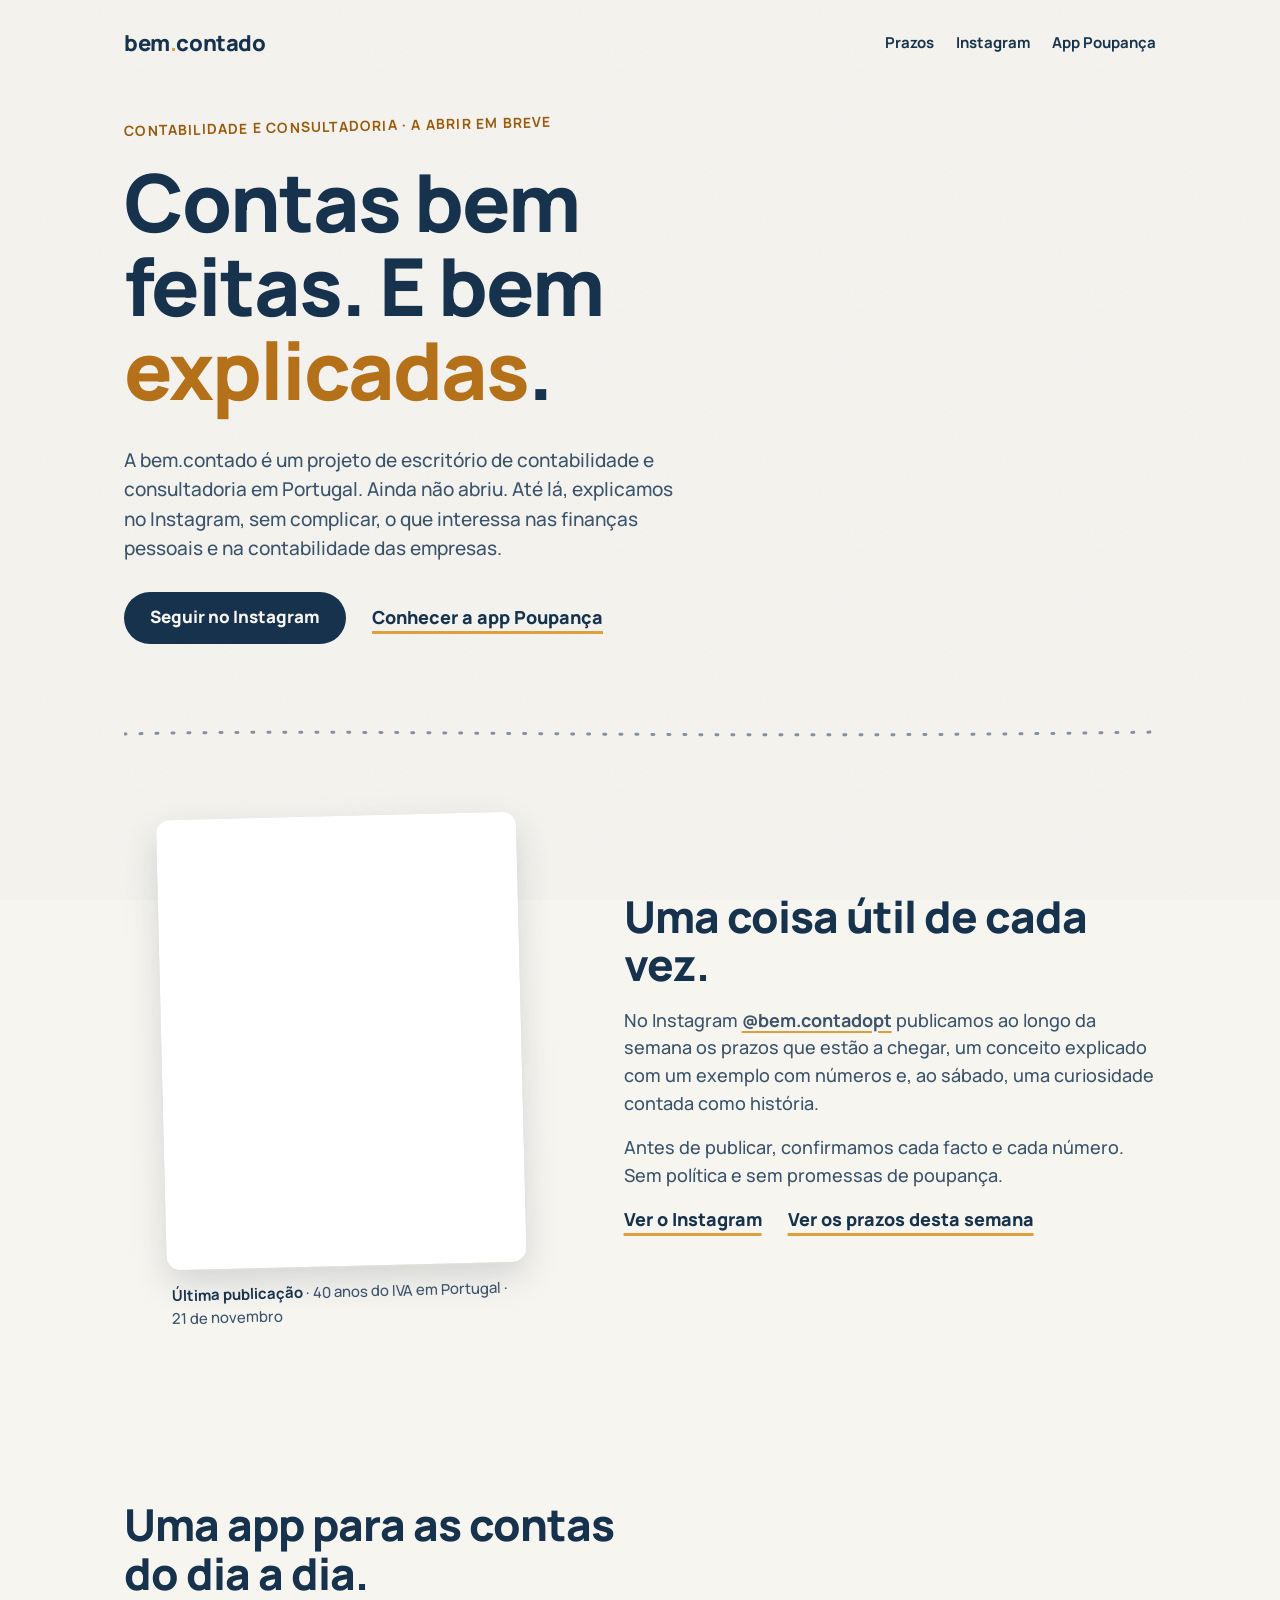
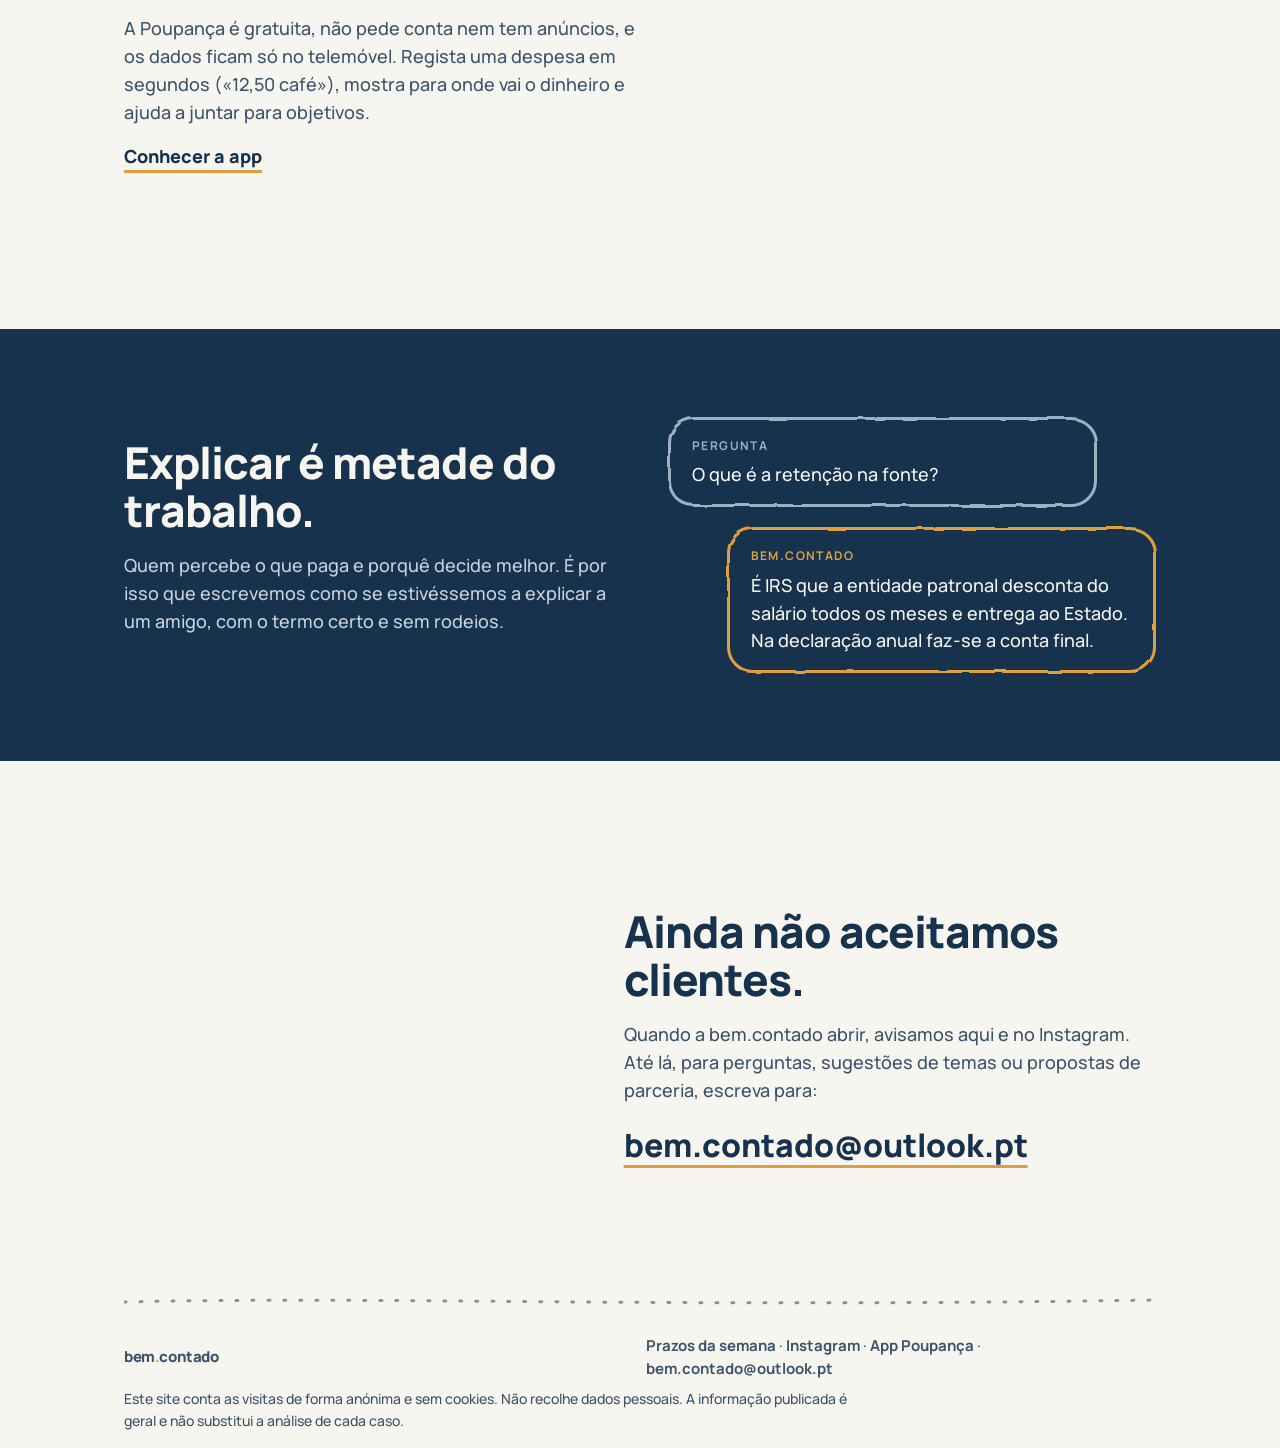
==== index.html @ 76d9d18d "Frase sobre as fontes sem a lista de entidades Co-Authored-By: Claude Opus 5.5 <noreply@anthropic.co" ====
<!doctype html>
<html lang="pt-PT">
<head>
<meta charset="utf-8">
<meta name="viewport" content="width=device-width, initial-scale=1, viewport-fit=cover">
<title>bem.contado · Contas bem feitas. E bem explicadas.</title>
<meta name="description" content="A bem.contado é um projeto de escritório de contabilidade e consultadoria em Portugal. Enquanto não abre, explica finanças pessoais e contabilidade de empresas no Instagram.">
<meta http-equiv="Content-Security-Policy" content="default-src 'self'; script-src 'self'; style-src 'self'; font-src 'self'; img-src 'self' data: https://bemcontadopt.goatcounter.com; base-uri 'none'; form-action 'none'; object-src 'none'">
<meta property="og:title" content="bem.contado · Contas bem feitas. E bem explicadas.">
<meta property="og:description" content="Um projeto de escritório de contabilidade e consultadoria em Portugal. Ainda não abriu: até lá, explica finanças sem complicar.">
<meta property="og:image" content="https://bemcontadopt.pt/og.png">
<meta property="og:url" content="https://bemcontadopt.pt/">
<meta name="theme-color" content="#F7F5F0">
<link rel="icon" href="favicon.svg" type="image/svg+xml">
<link rel="preload" href="fonts/manrope-latin-800-normal.woff2" as="font" type="font/woff2" crossorigin>
<link rel="stylesheet" href="estilo.css">
<script src="site.js"></script>
</head>
<body>
<svg class="defs" width="0" height="0" aria-hidden="true" focusable="false">
  <filter id="traco"><feTurbulence type="fractalNoise" baseFrequency="0.035" numOctaves="2" seed="7"/><feDisplacementMap in="SourceGraphic" scale="4"/></filter>
</svg>

<header class="topo wrap">
  <a class="marca" href="./" aria-label="bem.contado, início">bem<span>.</span>contado</a>
  <nav aria-label="Ligações">
    <a href="prazos/">Prazos</a>
    <a href="https://www.instagram.com/bem.contadopt/">Instagram</a>
    <a href="https://poupanca.bemcontadopt.pt/instalar/">App Poupança</a>
  </nav>
</header>

<main>
  <section class="hero wrap">
    <div class="texto">
      <p class="antes">Contabilidade e consultadoria · a abrir em breve</p>
      <h1>Contas bem feitas. E bem <span class="realce">explicadas<svg viewBox="0 0 100 16" preserveAspectRatio="none" aria-hidden="true"><path class="tr d4" d="M1 6 Q 40 1 99 4"/><path class="tr d5 fino" d="M9 12 Q 50 8 92 11"/></svg></span>.</h1>
      <p class="sub">A bem.contado é um projeto de escritório de contabilidade e consultadoria em Portugal. Ainda não abriu. Até lá, explicamos no Instagram, sem complicar, o que interessa nas finanças pessoais e na contabilidade das empresas.</p>
      <p class="acoes">
        <a class="btn" href="https://www.instagram.com/bem.contadopt/" data-contar="instagram-topo">Seguir no Instagram</a>
        <a class="ligacao" href="https://poupanca.bemcontadopt.pt/instalar/" data-contar="poupanca-topo">Conhecer a app Poupança</a>
      </p>
    </div>
    <svg class="desenho caderno" viewBox="0 0 400 330" role="img" aria-label="Desenho de um caderno com uma conta: 100 mais 23 dá 123, com um visto">
      <g class="mao">
        <path class="tr d1" d="M58 42 L338 38 L342 288 L62 292 Z"/>
        <path class="tr d2 fino claro" d="M100 104 H312 M100 154 H312 M100 216 H312 M100 262 H312"/>
        <path class="tr d2" d="M58 78 q-14 4 0 10 M58 128 q-14 4 0 10 M58 178 q-14 4 0 10 M58 228 q-14 4 0 10"/>
        <path class="tr d5 ambar" d="M168 174 Q 240 168 306 174"/>
        <path class="tr d6 ambar" d="M112 196 l14 15 l30 -32"/>
        <path class="tr d3" d="M300 304 L362 236 L378 250 L316 318 Z M300 304 L294 322 L316 318 M352 247 L368 261"/>
      </g>
      <text class="num d3" x="304" y="96" text-anchor="end">100,00</text>
      <text class="num d4" x="304" y="146" text-anchor="end">+ 23,00</text>
      <text class="num ambar-txt d6" x="304" y="208" text-anchor="end">123,00</text>
    </svg>
  </section>

  <svg class="linha wrap" viewBox="0 0 1000 20" preserveAspectRatio="none" aria-hidden="true"><path class="pontilhado" d="M0 10 C 250 4, 520 16, 1000 8"/></svg>

  <section class="bloco wrap">
    <div class="ultima-slot">
    <svg class="desenho" viewBox="0 0 400 330" role="img" aria-label="Desenho de um telemóvel a mostrar uma publicação em carrossel">
      <g class="mao">
        <path class="tr d1" d="M130 18 Q118 18 118 30 V296 Q118 308 130 308 H270 Q282 308 282 296 V30 Q282 18 270 18 Z"/>
        <path class="tr d2" d="M182 34 H218"/>
        <path class="tr d2" d="M138 64 H262 V232 H138 Z"/>
        <path class="tr d3 fino" d="M154 96 H244 M154 120 H226"/>
        <path class="tr d4 ambar" d="M154 136 Q 190 130 228 136"/>
        <path class="tr d4 grosso ambar" d="M166 214 V196 M186 214 V182 M206 214 V190 M226 214 V168"/>
        <path class="tr d5 fino" d="M156 216 H240"/>
        <path class="tr d3" d="M262 76 H312 V220 H262"/>
        <circle class="tr d5 ambar" cx="186" cy="254" r="4"/>
        <circle class="tr d5" cx="200" cy="254" r="4"/>
        <circle class="tr d5" cx="214" cy="254" r="4"/>
        <path class="tr d6" d="M150 282 c-6 -10 -20 -4 -14 6 l14 12 l14 -12 c6 -10 -8 -16 -14 -6"/>
      </g>
    </svg>
    </div>
    <div class="texto">
      <h2>Uma coisa útil de cada vez.</h2>
      <p>No Instagram <a href="https://www.instagram.com/bem.contadopt/">@bem.contadopt</a> publicamos ao longo da semana os prazos que estão a chegar, um conceito explicado com um exemplo com números e, ao sábado, uma curiosidade contada como história.</p>
      <p>Antes de publicar, confirmamos cada facto e cada número. Sem política e sem promessas de poupança.</p>
      <p class="ligacoes"><a class="ligacao" href="https://www.instagram.com/bem.contadopt/" data-contar="instagram-bloco">Ver o Instagram</a> <a class="ligacao" href="prazos/" data-contar="prazos-bloco">Ver os prazos desta semana</a></p>
    </div>
  </section>

  <section class="bloco invertido wrap">
    <div class="texto">
      <h2>Uma app para as contas do dia a dia.</h2>
      <p>A Poupança é gratuita, não pede conta nem tem anúncios, e os dados ficam só no telemóvel. Regista uma despesa em segundos («12,50 café»), mostra para onde vai o dinheiro e ajuda a juntar para objetivos.</p>
      <p><a class="ligacao" href="https://poupanca.bemcontadopt.pt/instalar/" data-contar="poupanca-bloco">Conhecer a app</a></p>
    </div>
    <svg class="desenho mealheiro" viewBox="0 0 400 330" role="img" aria-label="Desenho de um mealheiro com uma moeda a cair na ranhura">
      <g class="mao">
        <ellipse class="tr d1" cx="196" cy="206" rx="112" ry="80"/>
        <path class="tr d2" d="M146 140 L156 108 L184 132"/>
        <path class="tr d2" d="M302 186 Q 330 190 330 208 Q 330 226 302 230"/>
        <circle class="tr d3" cx="268" cy="176" r="5"/>
        <path class="tr d3" d="M136 272 V302 M176 282 V308 M224 282 V308 M264 272 V300"/>
        <path class="tr d3" d="M86 196 q-22 -10 -12 -26 q10 -10 16 4"/>
        <path class="tr d4 ambar grosso" d="M174 130 H224"/>
      </g>
      <g class="moeda">
        <g class="mao"><circle cx="199" cy="76" r="22"/><circle class="fina" cx="199" cy="76" r="12"/></g>
      </g>
    </svg>
  </section>

  <section class="conversa">
    <div class="wrap grelha-conversa">
      <div class="texto">
        <h2>Explicar é metade do trabalho.</h2>
        <p>Quem percebe o que paga e porquê decide melhor. É por isso que escrevemos como se estivéssemos a explicar a um amigo, com o termo certo e sem rodeios.</p>
      </div>
      <div class="dialogo" aria-label="Exemplo do que explicamos: o que é a retenção na fonte">
        <div class="bolha pergunta"><p class="quem">Pergunta</p><p class="falado" data-texto="O que é a retenção na fonte?">O que é a retenção na fonte?</p></div>
        <div class="bolha resposta"><p class="quem">bem.contado</p><p class="falado" data-texto="É IRS que a entidade patronal desconta do salário todos os meses e entrega ao Estado. Na declaração anual faz-se a conta final.">É IRS que a entidade patronal desconta do salário todos os meses e entrega ao Estado. Na declaração anual faz-se a conta final.</p></div>
      </div>
    </div>
  </section>

  <section class="bloco wrap contacto">
    <svg class="desenho" viewBox="0 0 400 330" role="img" aria-label="Desenho de um envelope">
      <g class="mao">
        <path class="tr d1" d="M78 102 L322 98 L324 262 L80 266 Z"/>
        <path class="tr d2" d="M78 102 L200 192 L322 98"/>
        <path class="tr d3 fino" d="M80 266 L170 184 M324 262 L232 182"/>
        <path class="tr d4 ambar" d="M268 114 H306 V146 H268 Z"/>
        <path class="tr d5 ambar fino" d="M276 124 H298 M276 134 H292"/>
      </g>
    </svg>
    <div class="texto">
      <h2>Ainda não aceitamos clientes.</h2>
      <p>Quando a bem.contado abrir, avisamos aqui e no Instagram. Até lá, para perguntas, sugestões de temas ou propostas de parceria, escreva para:</p>
      <p class="email"><a href="mailto:bem.contado@outlook.pt" data-contar="email">bem.contado@outlook.pt</a></p>
    </div>
  </section>
</main>

<footer class="wrap">
  <svg class="linha" viewBox="0 0 1000 20" preserveAspectRatio="none" aria-hidden="true"><path class="pontilhado" d="M0 10 C 250 4, 520 16, 1000 8"/></svg>
  <div class="rodape">
    <p class="marca">bem<span>.</span>contado</p>
    <p><a href="prazos/">Prazos da semana</a> · <a href="https://www.instagram.com/bem.contadopt/">Instagram</a> · <a href="https://poupanca.bemcontadopt.pt/instalar/">App Poupança</a> · <a href="mailto:bem.contado@outlook.pt">bem.contado@outlook.pt</a></p>
  </div>
  <p class="nota">Este site conta as visitas de forma anónima e sem cookies. Não recolhe dados pessoais. A informação publicada é geral e não substitui a análise de cada caso.</p>
</footer>
</body>
</html>
---- estilo.css ----
@font-face { font-family: Manrope; src: url(fonts/manrope-latin-500-normal.woff2) format("woff2"); font-weight: 500; font-display: swap; }
@font-face { font-family: Manrope; src: url(fonts/manrope-latin-700-normal.woff2) format("woff2"); font-weight: 700; font-display: swap; }
@font-face { font-family: Manrope; src: url(fonts/manrope-latin-800-normal.woff2) format("woff2"); font-weight: 800; font-display: swap; }

/* --ambar fica nos sublinhados e desenhos; nas letras sobre fundo claro usa-se o âmbar escuro (contraste 3,6:1 em letra grande, 5,0:1 em letra pequena) */
:root { --azul: #17324D; --creme: #F7F5F0; --ambar: #E09F3E; --ambar-letra: #B5711A; --ambar-letra-pequena: #9A5A0C; --suave: #3b536b; }
* { box-sizing: border-box; }
html, body { margin: 0; }
body { font-family: Manrope, system-ui, sans-serif; font-weight: 500; color: var(--azul); background: var(--creme); line-height: 1.55; -webkit-text-size-adjust: 100%; position: relative; }
/* textura de papel muito leve, como nas imagens do Instagram */
body::before { content: ""; position: fixed; inset: 0; pointer-events: none; z-index: 0; opacity: .05;
  background-image: url("data:image/svg+xml,%3Csvg xmlns='http://www.w3.org/2000/svg' width='240' height='240'%3E%3Cfilter id='n'%3E%3CfeTurbulence type='fractalNoise' baseFrequency='.85' numOctaves='3' stitchTiles='stitch'/%3E%3CfeColorMatrix values='0 0 0 0 .1 0 0 0 0 .2 0 0 0 0 .3 0 0 0 1 0'/%3E%3C/filter%3E%3Crect width='100%25' height='100%25' filter='url(%23n)'/%3E%3C/svg%3E"); }
header, main, footer { position: relative; z-index: 1; }
.defs { position: absolute; }
a { color: inherit; }
a:focus-visible, .btn:focus-visible { outline: 3px solid var(--ambar); outline-offset: 4px; border-radius: 6px; }
.wrap { max-width: 1080px; margin: 0 auto; padding: 0 24px; }

/* topo */
.topo { display: flex; justify-content: space-between; align-items: center; padding-top: 26px; padding-bottom: 10px; gap: 16px; flex-wrap: wrap; }
.marca { font-weight: 800; font-size: 22px; letter-spacing: -.4px; text-decoration: none; margin: 0; }
.marca span { color: var(--ambar); }
.topo nav { display: flex; gap: 22px; font-weight: 700; font-size: 15px; }
.topo nav a { text-decoration: none; }
.topo nav a:hover { text-decoration: underline; text-decoration-color: var(--ambar); text-decoration-thickness: 3px; text-underline-offset: 6px; }

/* texto */
.antes { display: inline-block; margin: 0 0 18px; color: var(--ambar-letra-pequena); font-weight: 700; font-size: 14px; letter-spacing: 1.2px; text-transform: uppercase; transform: rotate(-1.2deg); transform-origin: left; }
h1 { font-weight: 800; font-size: clamp(42px, 6.6vw, 80px); line-height: 1.05; letter-spacing: -2px; margin: 0 0 34px; }
h2 { font-weight: 800; font-size: clamp(30px, 4.2vw, 44px); line-height: 1.1; letter-spacing: -1px; margin: 0 0 18px; }
p { font-size: 18px; color: var(--suave); margin: 0 0 16px; max-width: 34em; }
.sub { font-size: 19px; }
.realce { position: relative; color: var(--ambar-letra); white-space: nowrap; }
.realce svg { position: absolute; left: -3%; bottom: -.16em; width: 106%; height: .3em; overflow: visible; }
.realce .tr { stroke: var(--ambar); stroke-width: 3.4; }
.realce .tr.fino { stroke-width: 2; }
.acoes { display: flex; flex-wrap: wrap; align-items: center; gap: 14px 26px; margin-top: 28px; }
.btn { display: inline-flex; align-items: center; min-height: 52px; padding: 0 26px; border-radius: 999px; background: var(--azul); color: var(--creme); font-weight: 800; font-size: 17px; text-decoration: none; }
.btn:hover { background: #0f2438; }
.ligacao { font-weight: 800; color: var(--azul); text-decoration: underline; text-decoration-color: var(--ambar); text-decoration-thickness: 3px; text-underline-offset: 7px; }
.ligacao:hover { color: #0f2438; text-decoration-thickness: 4px; }
p a { text-decoration-color: var(--ambar); text-decoration-thickness: 2px; text-underline-offset: 4px; font-weight: 700; }

/* desenhos à mão: cada traço desenha-se quando a secção aparece */
.desenho { width: 100%; max-width: 420px; justify-self: center; overflow: visible; }
.mao { filter: url(#traco); }
.tr { fill: none; stroke: var(--azul); stroke-width: 5; stroke-linecap: round; stroke-linejoin: round; }
.tr.fino { stroke-width: 3; }
.tr.grosso { stroke-width: 8; }
.tr.claro { opacity: .4; }
.tr.ambar { stroke: var(--ambar); }
.num { font-family: Manrope, sans-serif; font-weight: 800; font-size: 34px; fill: var(--azul); }
.num.ambar-txt { fill: var(--ambar-letra); }
/* o JS mede cada traço, põe o tracejado com o comprimento certo e só depois os mostra */
.js .tr { visibility: hidden; transition: stroke-dashoffset 1.1s ease; }
.js.medido .tr { visibility: visible; }
.js .num { opacity: 0; transition: opacity .7s ease; }
.js .visivel .num { opacity: 1; }
.d1 { transition-delay: 0s !important; } .d2 { transition-delay: .3s !important; } .d3 { transition-delay: .6s !important; }
.d4 { transition-delay: .9s !important; } .d5 { transition-delay: 1.2s !important; } .d6 { transition-delay: 1.5s !important; }

/* moeda a cair no mealheiro */
.moeda circle { fill: none; stroke: var(--ambar); stroke-width: 5; }
.moeda circle.fina { stroke-width: 3; }
.js .moeda { opacity: 0; }
.js .visivel .moeda { animation: queda 5s 1.6s ease-in infinite; }
@keyframes queda { 0% { opacity: 0; transform: translateY(-36px); } 12% { opacity: 1; } 42% { opacity: 1; transform: translateY(46px); } 50%, 100% { opacity: 0; transform: translateY(54px); } }

/* última publicação do Instagram (preenchida pelo site.js a partir de ultima/dados.json) */
.ultima-slot { justify-self: center; width: 100%; max-width: 360px; }
.ultima { display: block; text-decoration: none; transform: rotate(-1.4deg); }
.ultima img { display: block; width: 100%; height: auto; border-radius: 14px; background: #fff; box-shadow: 0 1px 0 #e4e0d6, 0 14px 34px rgba(23, 50, 77, .16); }
.ultima-legenda { margin: 14px 4px 0; font-size: 15px; color: var(--suave); }
.ultima-legenda b { color: var(--azul); }
.ultima:hover img { box-shadow: 0 1px 0 #e4e0d6, 0 18px 40px rgba(23, 50, 77, .22); }
.ligacoes { display: flex; flex-wrap: wrap; gap: 10px 26px; }

/* página de prazos */
.prazos { list-style: none; margin: 8px 0 0; padding: 0; max-width: 820px; }
.prazo { display: grid; grid-template-columns: 110px 1fr; gap: 22px; padding: 26px 0; border-top: 2px dotted rgba(23, 50, 77, .35); }
.prazo:last-child { border-bottom: 2px dotted rgba(23, 50, 77, .35); }
.dia { line-height: 1.15; }
.dia .semana { display: block; font-size: 13px; font-weight: 700; letter-spacing: 1.2px; text-transform: uppercase; color: var(--ambar-letra-pequena); }
.dia .numero { display: block; font-size: 40px; font-weight: 800; letter-spacing: -1px; }
.dia .mes { display: block; font-size: 15px; font-weight: 700; color: var(--suave); }
.prazo h2 { font-size: clamp(21px, 2.6vw, 26px); letter-spacing: -.4px; margin: 0 0 6px; }
.prazo .quem { font-size: 15px; font-weight: 700; color: var(--azul); margin: 0 0 6px; }
.prazo .fonte { font-size: 15px; margin: 8px 0 0; }
.prazo p { max-width: 40em; }
.aviso { font-size: 15px; max-width: 46em; margin-top: 26px; }

/* linhas pontilhadas entre secções */
.linha { display: block; width: 100%; height: 20px; }
.pontilhado { fill: none; stroke: var(--azul); stroke-width: 3; stroke-dasharray: 2 14; stroke-linecap: round; opacity: .5; vector-effect: non-scaling-stroke; }

/* secções */
.hero { display: grid; grid-template-columns: 1.15fr .85fr; gap: 40px; align-items: center; padding-top: 48px; padding-bottom: 64px; }
.bloco { display: grid; grid-template-columns: .9fr 1.1fr; gap: 64px; align-items: center; padding-top: 72px; padding-bottom: 72px; }
.bloco.invertido { grid-template-columns: 1.1fr .9fr; }
.conversa { background: var(--azul); color: var(--creme); padding: 88px 0; margin: 40px 0; }
.conversa h2 { color: var(--creme); }
.conversa p { color: #c8d2dc; }
.grelha-conversa { display: grid; grid-template-columns: 1fr 1fr; gap: 56px; align-items: center; }
.dialogo { display: flex; flex-direction: column; gap: 20px; }
.bolha { position: relative; padding: 20px 24px 18px; max-width: 88%; }
.bolha::before { content: ""; position: absolute; inset: 0; border: 3px solid #9fb0c0; border-radius: 26px; filter: url(#traco); pointer-events: none; }
.bolha.resposta { align-self: flex-end; }
.bolha.resposta::before { border-color: var(--ambar); }
.bolha .quem { margin: 0 0 6px; font-size: 12px; font-weight: 700; letter-spacing: 1.4px; text-transform: uppercase; color: #9fb0c0; }
.bolha.resposta .quem { color: var(--ambar); }
.bolha .falado { margin: 0; font-size: 18px; color: var(--creme); }
.js .bolha.resposta.espera { opacity: 0; }
.bolha.resposta { transition: opacity .4s ease; }
.escrevendo::after { content: ""; display: inline-block; width: 2px; height: 1.05em; margin-left: 2px; vertical-align: -.15em; background: var(--ambar); animation: pisca .9s steps(1) infinite; }
@keyframes pisca { 50% { opacity: 0; } }
.contacto .email { margin-top: 10px; }
.contacto .email a { font-weight: 800; font-size: clamp(22px, 3.2vw, 32px); color: var(--azul); text-decoration: underline; text-decoration-color: var(--ambar); text-decoration-thickness: 3px; text-underline-offset: 8px; word-break: break-all; }

/* rodapé */
footer { padding-bottom: 48px; margin-top: 24px; }
.rodape { display: flex; justify-content: space-between; align-items: center; gap: 12px 24px; flex-wrap: wrap; padding: 22px 0 8px; }
.rodape p { margin: 0; font-size: 15px; }
.rodape a { text-decoration: none; }
.rodape a:hover { text-decoration: underline; text-decoration-color: var(--ambar); }
.nota { font-size: 14px; max-width: 52em; }

@media (max-width: 780px) {
  .hero, .bloco, .bloco.invertido, .grelha-conversa { grid-template-columns: 1fr; gap: 28px; }
  .hero { padding-top: 24px; padding-bottom: 40px; }
  .bloco { padding-top: 48px; padding-bottom: 48px; }
  .bloco .desenho, .hero .desenho { max-width: 300px; }
  .bloco:not(.invertido) .desenho { order: 2; }
  .conversa { padding: 64px 0; }
  .bolha { max-width: 100%; }
  .prazo { grid-template-columns: 76px 1fr; gap: 14px; }
  .dia .numero { font-size: 32px; }
  .topo nav { gap: 16px; }
}

@media (prefers-reduced-motion: reduce) {
  .js .tr { transition: none; visibility: visible; }
  .js .num { transition: none; opacity: 1; }
  .js .moeda, .js .visivel .moeda { animation: none; opacity: 1; transform: none; }
  .js .bolha.resposta.espera { opacity: 1; }
  .escrevendo::after { animation: none; }
}
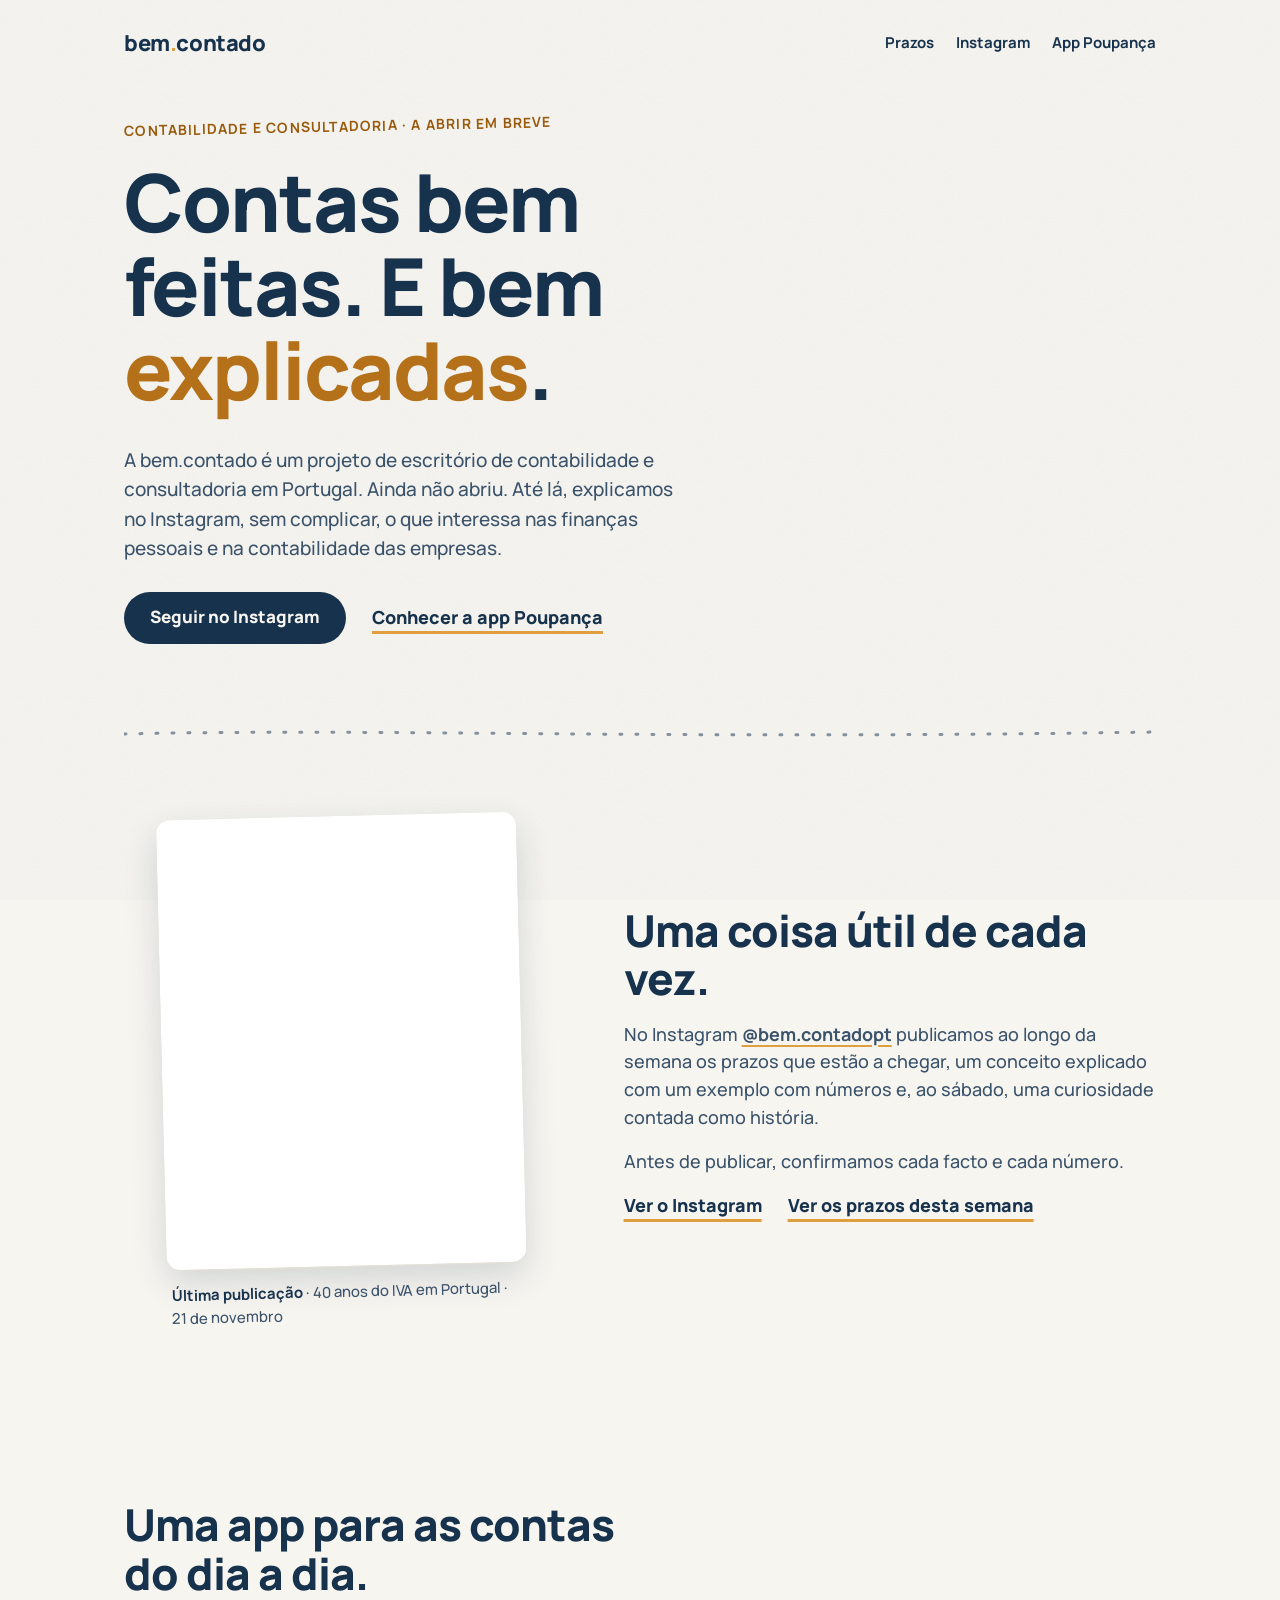
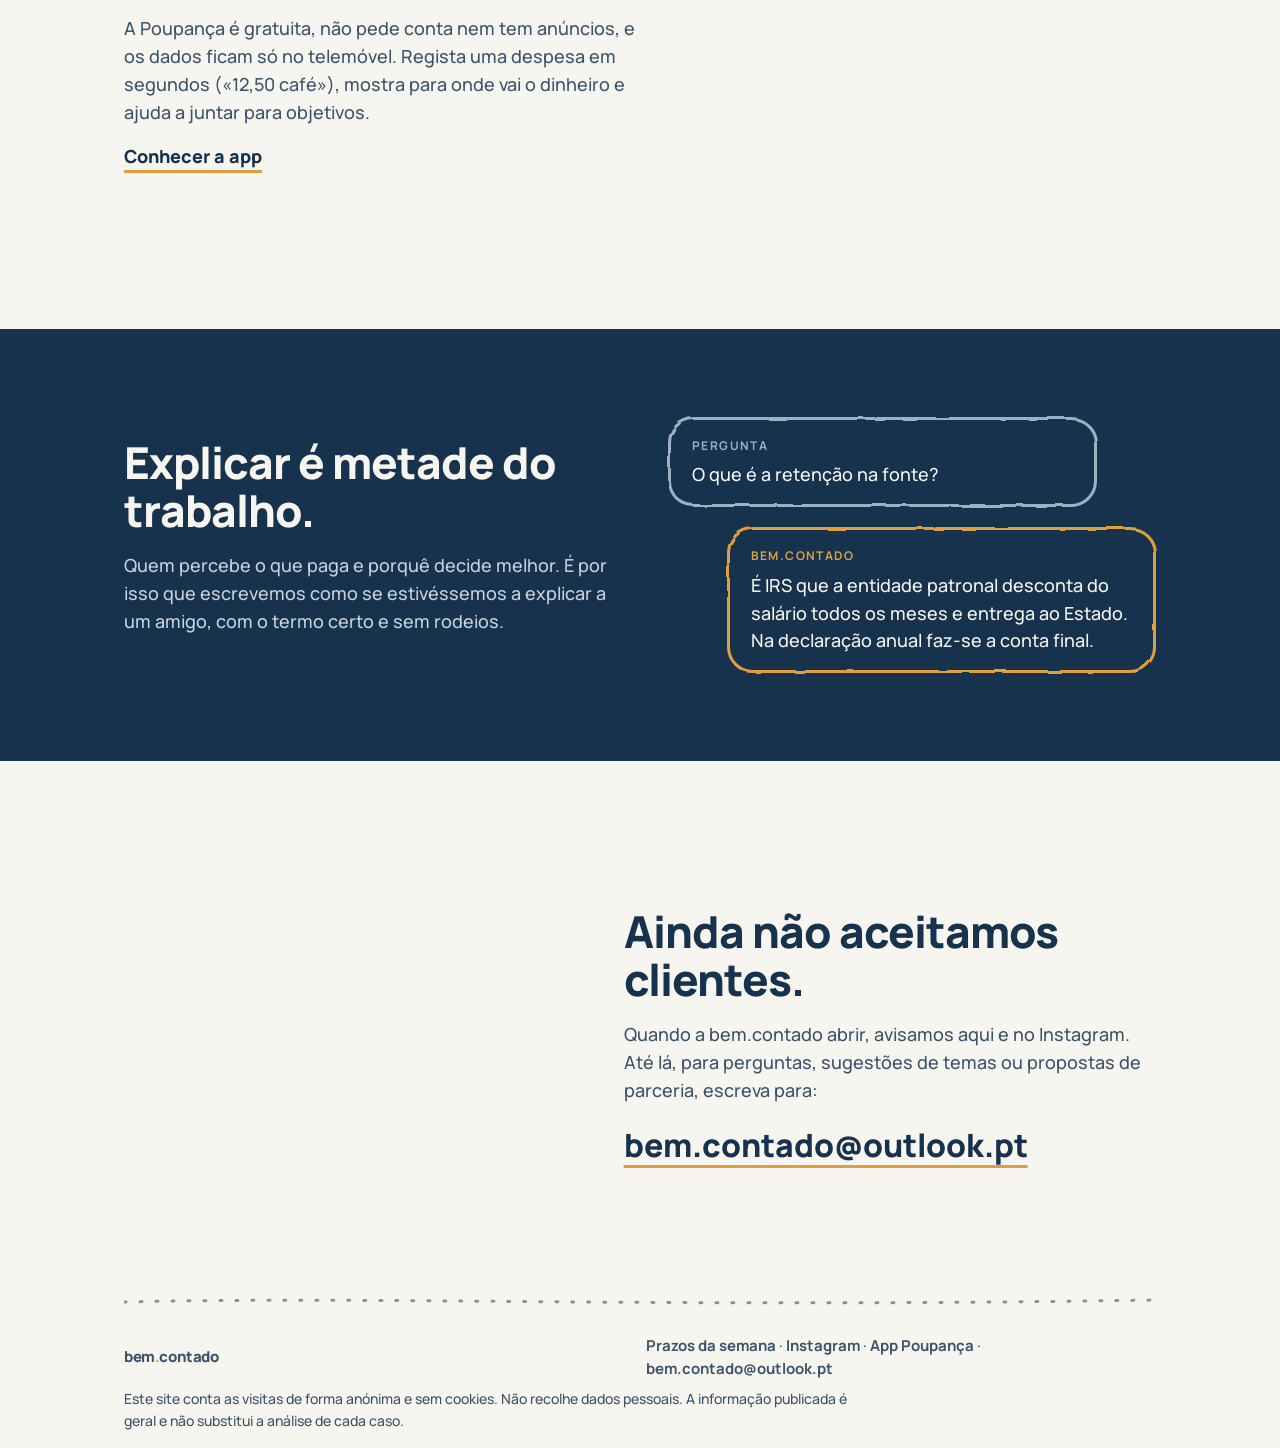
==== commit d03d41cc: "Frase das fontes só com a confirmação dos factos Co-Authored-By: Claude Opus 5.5 <noreply@anthropic." ====
--- a/index.html
+++ b/index.html
@@ -80,7 +80,7 @@
     <div class="texto">
       <h2>Uma coisa útil de cada vez.</h2>
       <p>No Instagram <a href="https://www.instagram.com/bem.contadopt/">@bem.contadopt</a> publicamos ao longo da semana os prazos que estão a chegar, um conceito explicado com um exemplo com números e, ao sábado, uma curiosidade contada como história.</p>
-      <p>Antes de publicar, confirmamos cada facto e cada número. Sem política e sem promessas de poupança.</p>
+      <p>Antes de publicar, confirmamos cada facto e cada número.</p>
       <p class="ligacoes"><a class="ligacao" href="https://www.instagram.com/bem.contadopt/" data-contar="instagram-bloco">Ver o Instagram</a> <a class="ligacao" href="prazos/" data-contar="prazos-bloco">Ver os prazos desta semana</a></p>
     </div>
   </section>
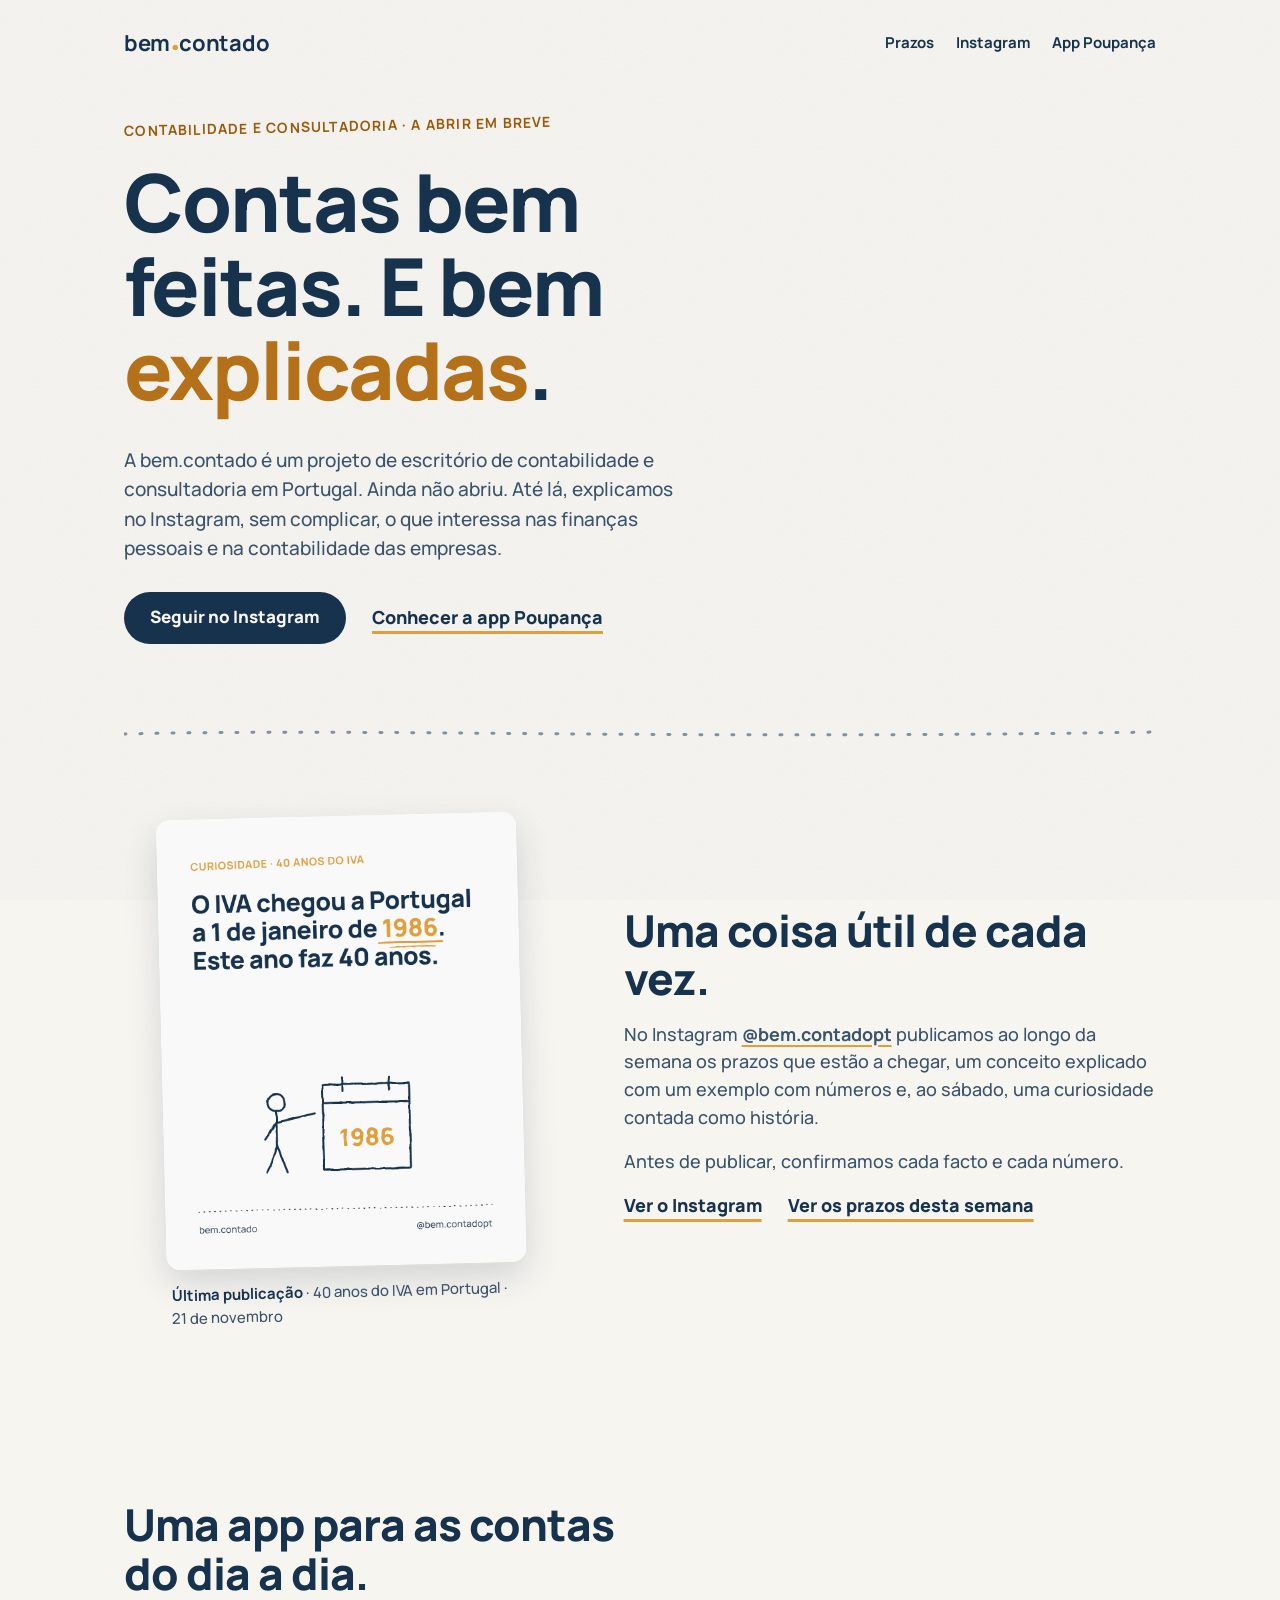
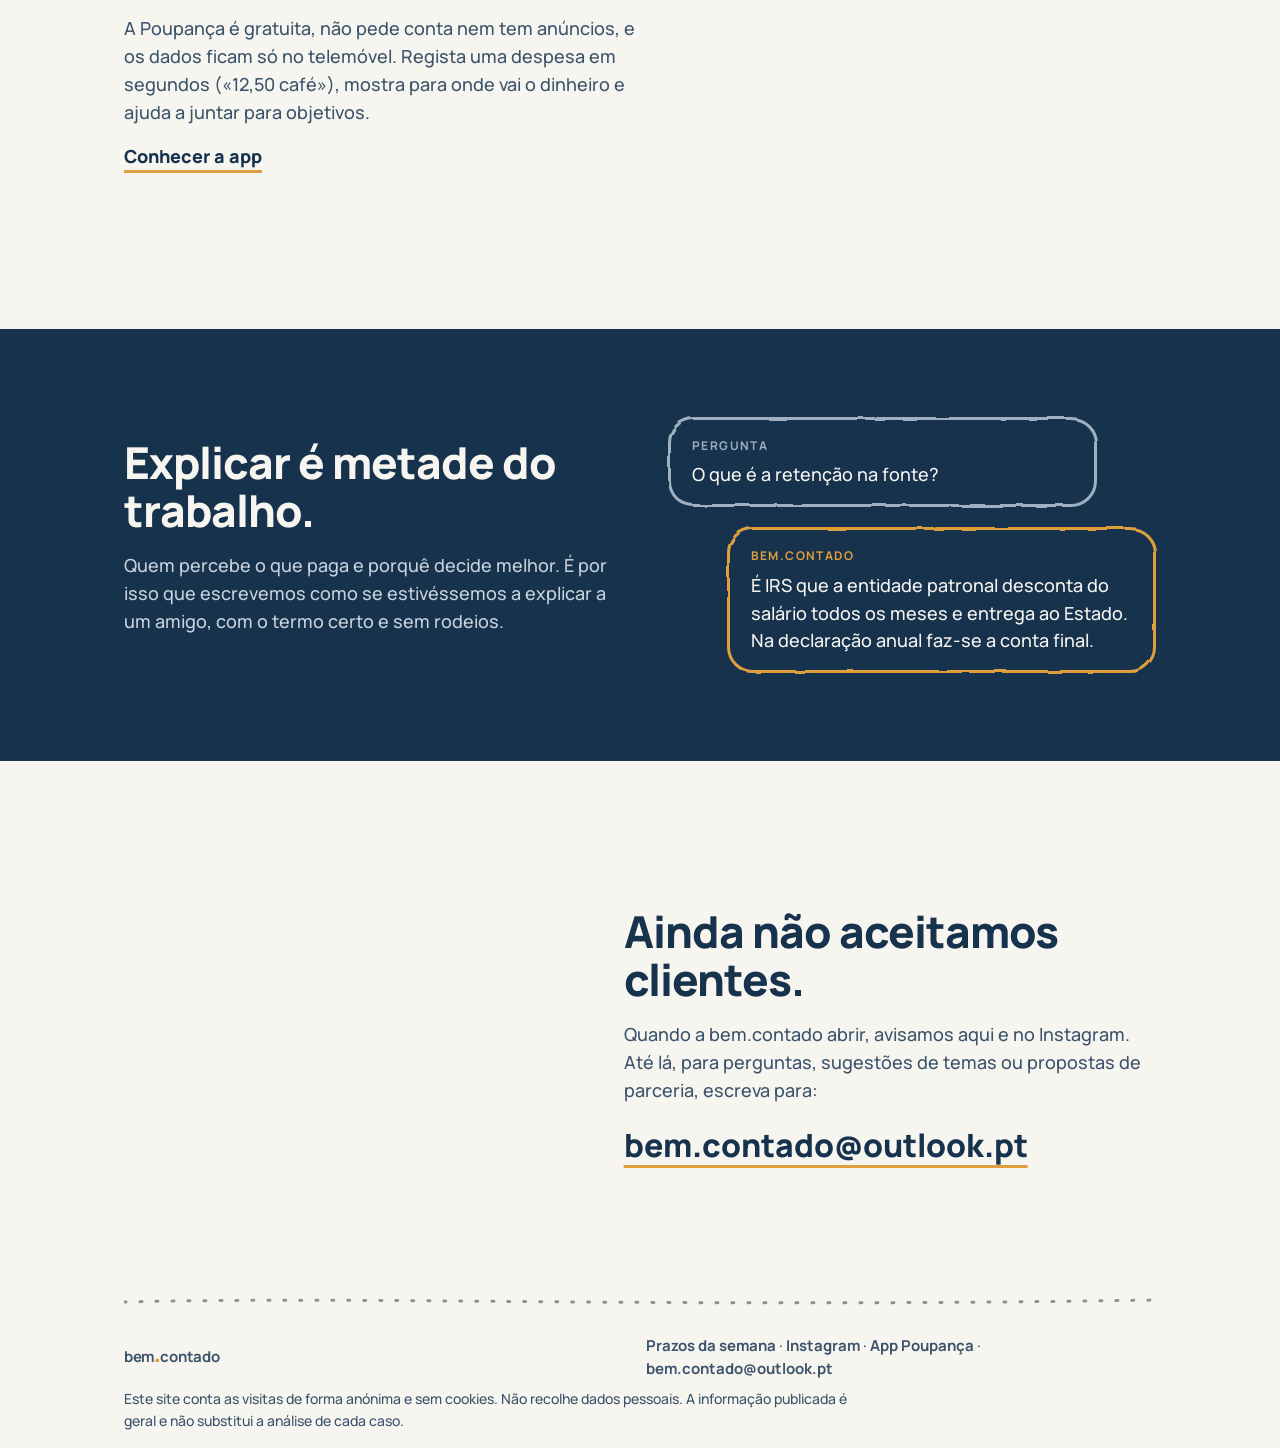
==== commit 89f1a788: "Logótipo A, ícones, robots, sitemap e página 404 Co-Authored-By: Claude Opus 5.5 <noreply@anthropic." ====
--- a/index.html
+++ b/index.html
@@ -12,6 +12,9 @@
 <meta property="og:url" content="https://bemcontadopt.pt/">
 <meta name="theme-color" content="#F7F5F0">
 <link rel="icon" href="favicon.svg" type="image/svg+xml">
+<link rel="icon" href="favicon-32.png" sizes="32x32" type="image/png">
+<link rel="apple-touch-icon" href="apple-touch-icon.png">
+<link rel="canonical" href="https://bemcontadopt.pt/">
 <link rel="preload" href="fonts/manrope-latin-800-normal.woff2" as="font" type="font/woff2" crossorigin>
 <link rel="stylesheet" href="estilo.css">
 <script src="site.js"></script>
@@ -22,7 +25,7 @@
 </svg>
 
 <header class="topo wrap">
-  <a class="marca" href="./" aria-label="bem.contado, início">bem<span>.</span>contado</a>
+  <a class="marca" href="./" aria-label="bem.contado, início">bem<svg class="ponto" viewBox="0 0 10 10" aria-hidden="true"><circle cx="5" cy="5.4" r="4.2"/></svg>contado</a>
   <nav aria-label="Ligações">
     <a href="prazos/">Prazos</a>
     <a href="https://www.instagram.com/bem.contadopt/">Instagram</a>
@@ -141,7 +144,7 @@
 <footer class="wrap">
   <svg class="linha" viewBox="0 0 1000 20" preserveAspectRatio="none" aria-hidden="true"><path class="pontilhado" d="M0 10 C 250 4, 520 16, 1000 8"/></svg>
   <div class="rodape">
-    <p class="marca">bem<span>.</span>contado</p>
+    <p class="marca" aria-label="bem.contado">bem<svg class="ponto" viewBox="0 0 10 10" aria-hidden="true"><circle cx="5" cy="5.4" r="4.2"/></svg>contado</p>
     <p><a href="prazos/">Prazos da semana</a> · <a href="https://www.instagram.com/bem.contadopt/">Instagram</a> · <a href="https://poupanca.bemcontadopt.pt/instalar/">App Poupança</a> · <a href="mailto:bem.contado@outlook.pt">bem.contado@outlook.pt</a></p>
   </div>
   <p class="nota">Este site conta as visitas de forma anónima e sem cookies. Não recolhe dados pessoais. A informação publicada é geral e não substitui a análise de cada caso.</p>
--- a/estilo.css
+++ b/estilo.css
@@ -18,8 +18,8 @@
 
 /* topo */
 .topo { display: flex; justify-content: space-between; align-items: center; padding-top: 26px; padding-bottom: 10px; gap: 16px; flex-wrap: wrap; }
-.marca { font-weight: 800; font-size: 22px; letter-spacing: -.4px; text-decoration: none; margin: 0; }
-.marca span { color: var(--ambar); }
+.marca { font-weight: 700; font-size: 22px; letter-spacing: -.3px; text-decoration: none; margin: 0; white-space: nowrap; }
+.marca .ponto { display: inline-block; width: .3em; height: .3em; margin: 0 .05em 0 .07em; fill: var(--ambar); vertical-align: baseline; }
 .topo nav { display: flex; gap: 22px; font-weight: 700; font-size: 15px; }
 .topo nav a { text-decoration: none; }
 .topo nav a:hover { text-decoration: underline; text-decoration-color: var(--ambar); text-decoration-thickness: 3px; text-underline-offset: 6px; }
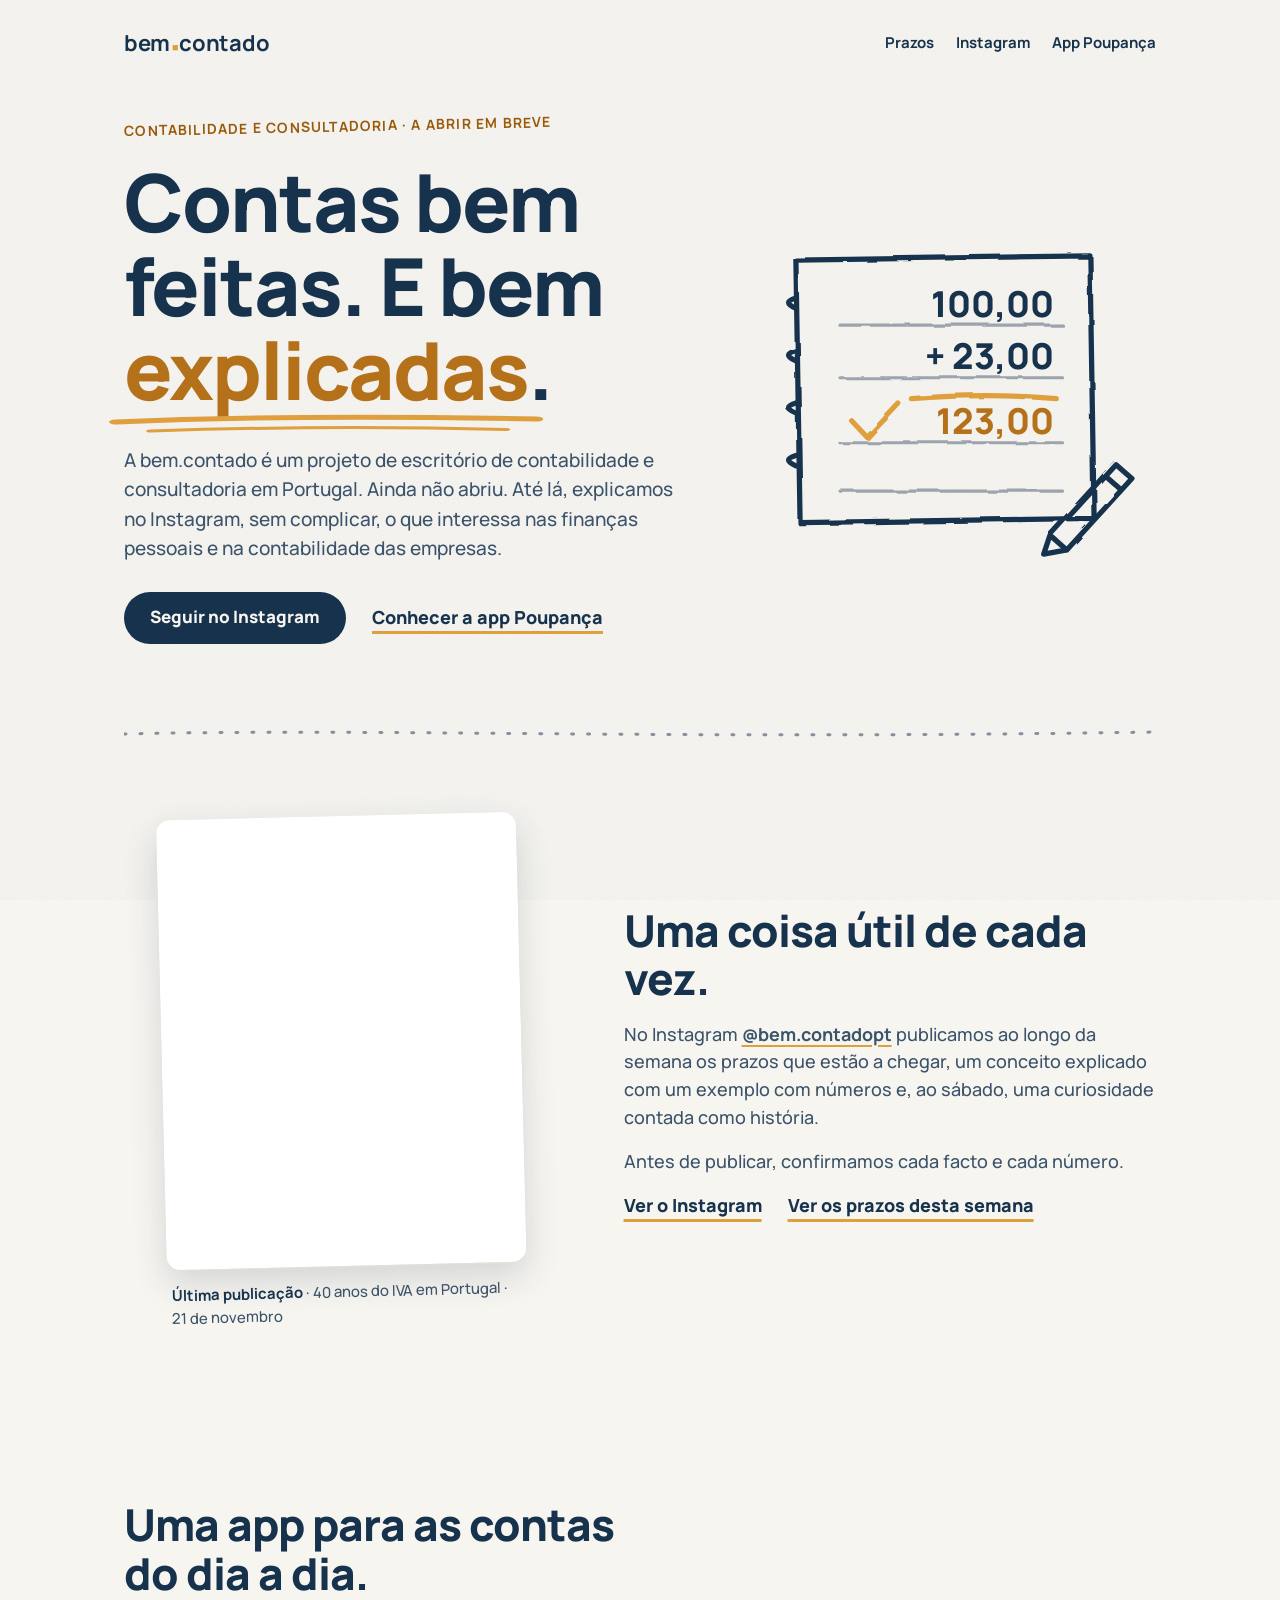
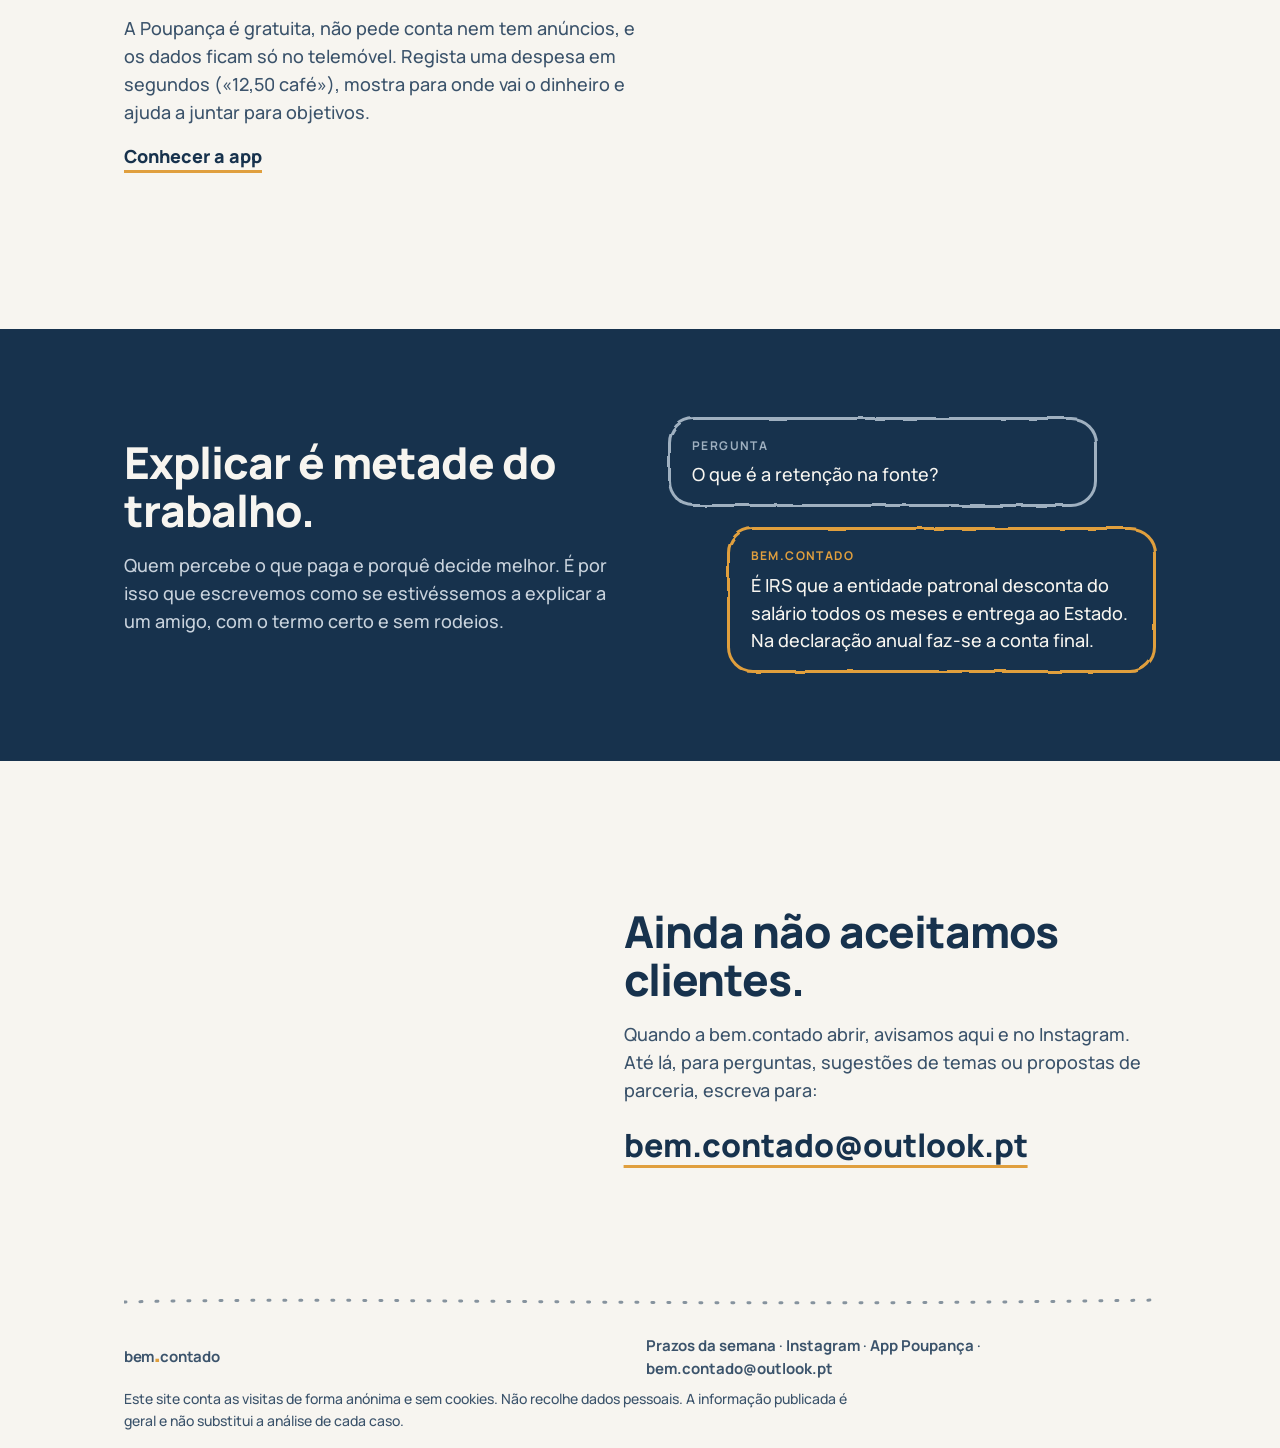
==== commit 7e21b898: "Logótipo: ícones a partir da imagem de perfil b.c e ponto quadrado Co-Authored-By: Claude Opus 5.5 <" ====
--- a/index.html
+++ b/index.html
@@ -25,7 +25,7 @@
 </svg>
 
 <header class="topo wrap">
-  <a class="marca" href="./" aria-label="bem.contado, início">bem<svg class="ponto" viewBox="0 0 10 10" aria-hidden="true"><circle cx="5" cy="5.4" r="4.2"/></svg>contado</a>
+  <a class="marca" href="./" aria-label="bem.contado, início">bem<svg class="ponto" viewBox="0 0 10 10" aria-hidden="true"><rect x="1" y="1.6" width="8" height="8"/></svg>contado</a>
   <nav aria-label="Ligações">
     <a href="prazos/">Prazos</a>
     <a href="https://www.instagram.com/bem.contadopt/">Instagram</a>
@@ -144,7 +144,7 @@
 <footer class="wrap">
   <svg class="linha" viewBox="0 0 1000 20" preserveAspectRatio="none" aria-hidden="true"><path class="pontilhado" d="M0 10 C 250 4, 520 16, 1000 8"/></svg>
   <div class="rodape">
-    <p class="marca" aria-label="bem.contado">bem<svg class="ponto" viewBox="0 0 10 10" aria-hidden="true"><circle cx="5" cy="5.4" r="4.2"/></svg>contado</p>
+    <p class="marca" aria-label="bem.contado">bem<svg class="ponto" viewBox="0 0 10 10" aria-hidden="true"><rect x="1" y="1.6" width="8" height="8"/></svg>contado</p>
     <p><a href="prazos/">Prazos da semana</a> · <a href="https://www.instagram.com/bem.contadopt/">Instagram</a> · <a href="https://poupanca.bemcontadopt.pt/instalar/">App Poupança</a> · <a href="mailto:bem.contado@outlook.pt">bem.contado@outlook.pt</a></p>
   </div>
   <p class="nota">Este site conta as visitas de forma anónima e sem cookies. Não recolhe dados pessoais. A informação publicada é geral e não substitui a análise de cada caso.</p>
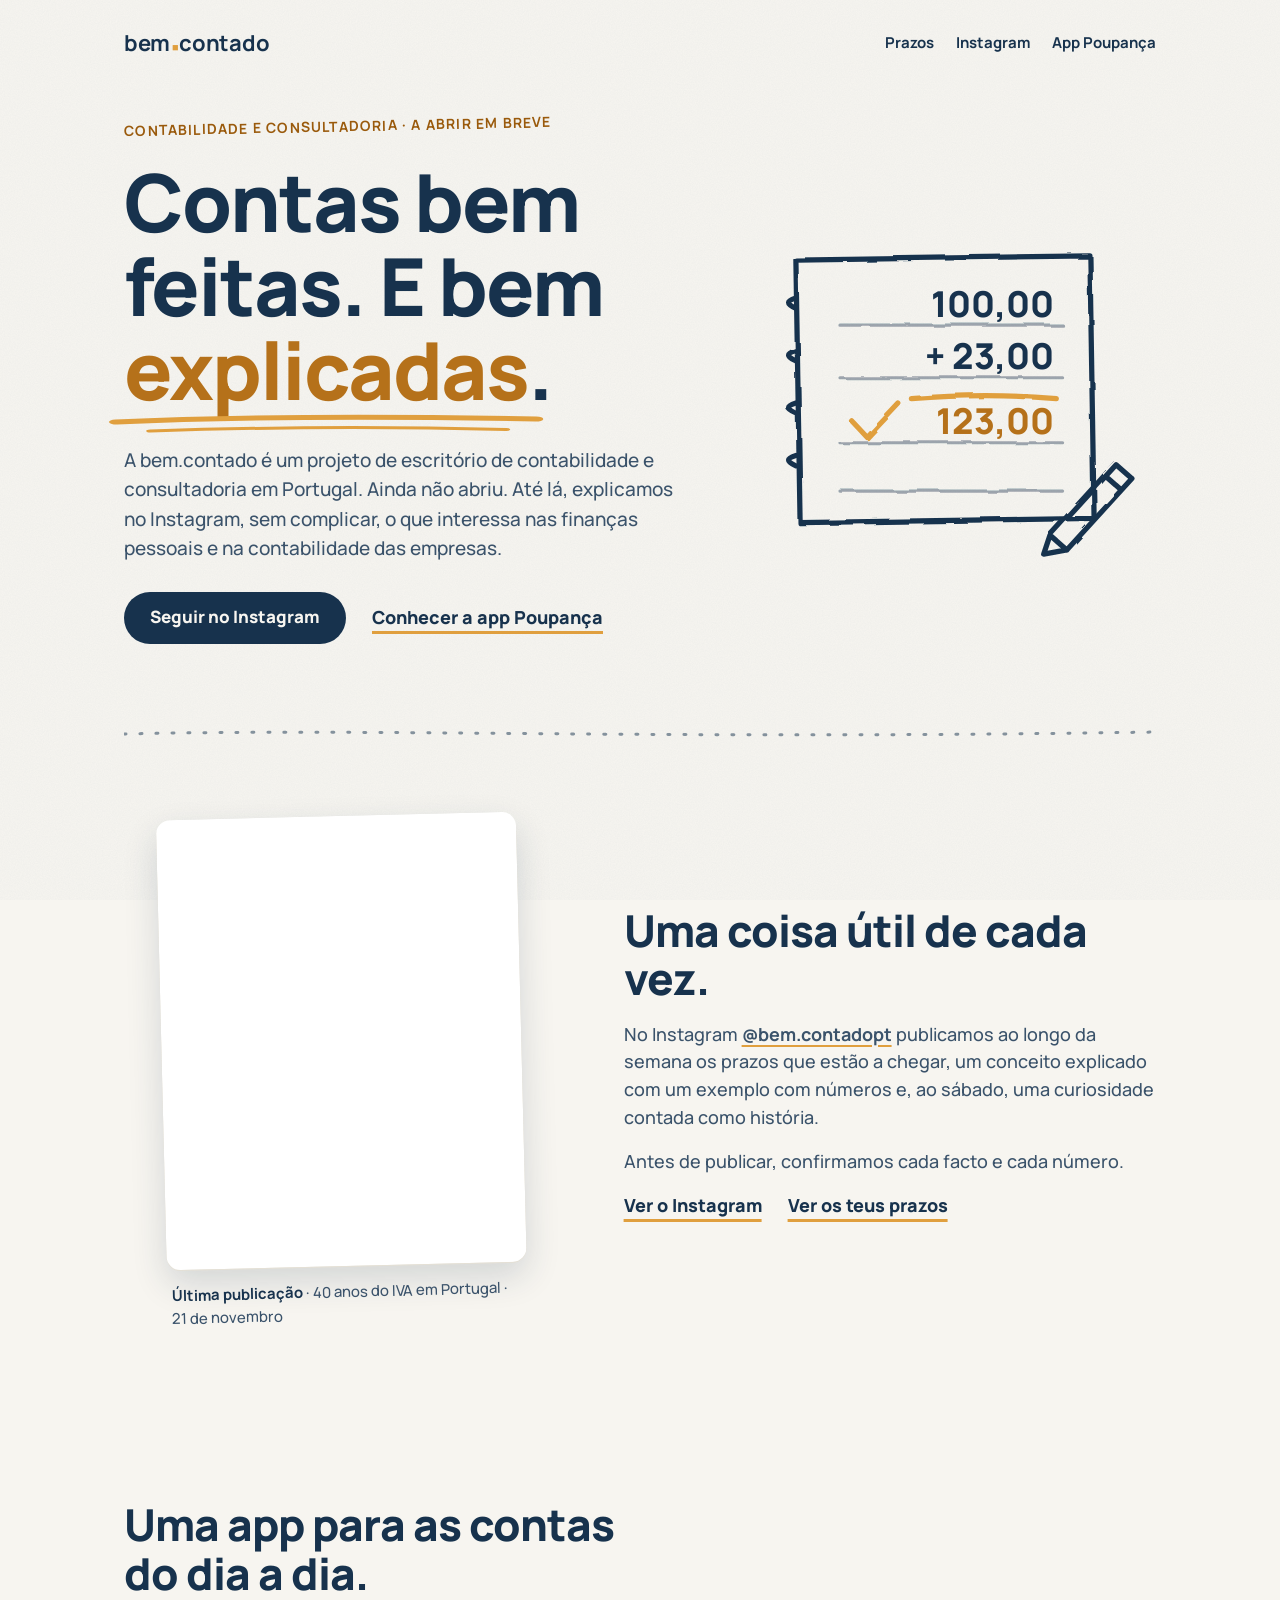
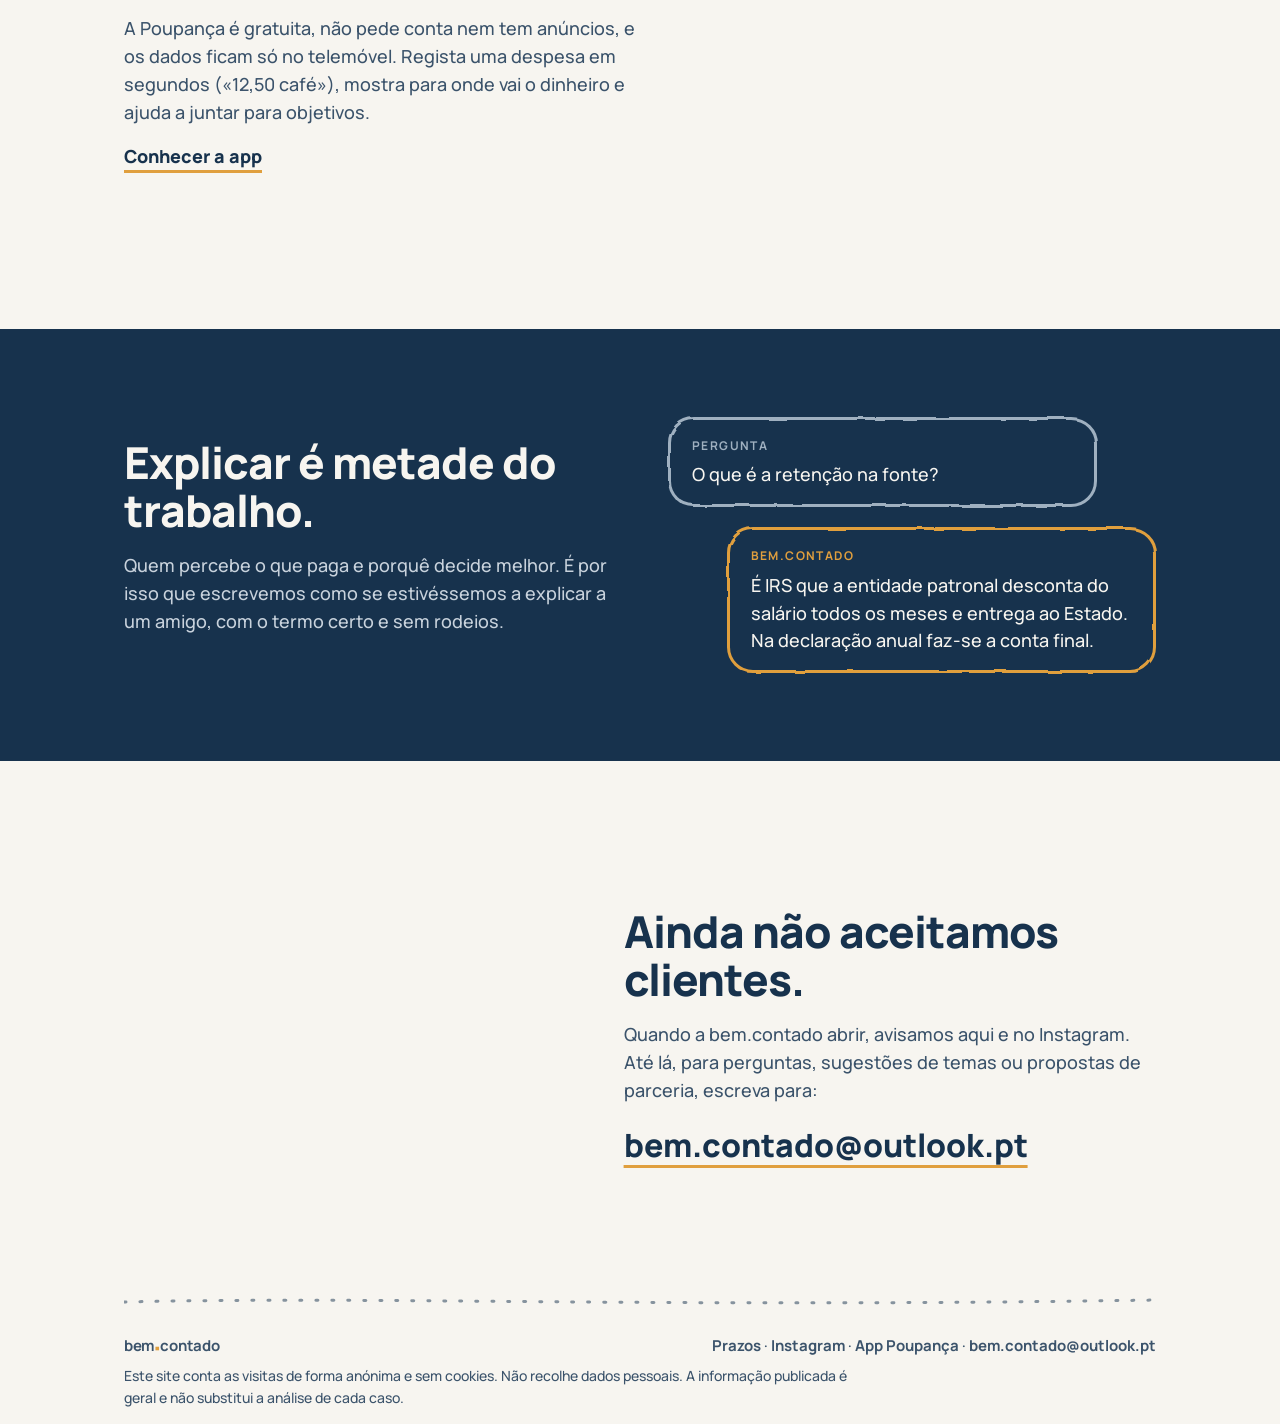
==== commit 26958b74: "Prazos: ferramenta com filtro por perfil e calendário .ics Co-Authored-By: Claude Opus 5.5 <noreply@" ====
--- a/index.html
+++ b/index.html
@@ -84,7 +84,7 @@
       <h2>Uma coisa útil de cada vez.</h2>
       <p>No Instagram <a href="https://www.instagram.com/bem.contadopt/">@bem.contadopt</a> publicamos ao longo da semana os prazos que estão a chegar, um conceito explicado com um exemplo com números e, ao sábado, uma curiosidade contada como história.</p>
       <p>Antes de publicar, confirmamos cada facto e cada número.</p>
-      <p class="ligacoes"><a class="ligacao" href="https://www.instagram.com/bem.contadopt/" data-contar="instagram-bloco">Ver o Instagram</a> <a class="ligacao" href="prazos/" data-contar="prazos-bloco">Ver os prazos desta semana</a></p>
+      <p class="ligacoes"><a class="ligacao" href="https://www.instagram.com/bem.contadopt/" data-contar="instagram-bloco">Ver o Instagram</a> <a class="ligacao" href="prazos/" data-contar="prazos-bloco">Ver os teus prazos</a></p>
     </div>
   </section>
 
@@ -145,7 +145,7 @@
   <svg class="linha" viewBox="0 0 1000 20" preserveAspectRatio="none" aria-hidden="true"><path class="pontilhado" d="M0 10 C 250 4, 520 16, 1000 8"/></svg>
   <div class="rodape">
     <p class="marca" aria-label="bem.contado">bem<svg class="ponto" viewBox="0 0 10 10" aria-hidden="true"><rect x="1" y="1.6" width="8" height="8"/></svg>contado</p>
-    <p><a href="prazos/">Prazos da semana</a> · <a href="https://www.instagram.com/bem.contadopt/">Instagram</a> · <a href="https://poupanca.bemcontadopt.pt/instalar/">App Poupança</a> · <a href="mailto:bem.contado@outlook.pt">bem.contado@outlook.pt</a></p>
+    <p><a href="prazos/">Prazos</a> · <a href="https://www.instagram.com/bem.contadopt/">Instagram</a> · <a href="https://poupanca.bemcontadopt.pt/instalar/">App Poupança</a> · <a href="mailto:bem.contado@outlook.pt">bem.contado@outlook.pt</a></p>
   </div>
   <p class="nota">Este site conta as visitas de forma anónima e sem cookies. Não recolhe dados pessoais. A informação publicada é geral e não substitui a análise de cada caso.</p>
 </footer>
--- a/estilo.css
+++ b/estilo.css
@@ -144,3 +144,29 @@
   .js .bolha.resposta.espera { opacity: 1; }
   .escrevendo::after { animation: none; }
 }
+
+/* ferramenta "Os teus prazos" */
+.ferramenta { padding-top: 24px; padding-bottom: 56px; }
+.ferramenta > .sub { max-width: 40em; }
+.perfil { display: grid; grid-template-columns: 1.3fr .8fr .8fr; gap: 18px 28px; margin: 26px 0 10px; max-width: 980px; }
+.perfil fieldset { border: 0; margin: 0; padding: 0; min-width: 0; }
+.perfil legend { font-weight: 800; font-size: 15px; letter-spacing: 1.2px; text-transform: uppercase; color: var(--ambar-letra-pequena); margin-bottom: 8px; padding: 0; }
+.perfil label { display: flex; gap: 10px; align-items: flex-start; padding: 7px 0; font-size: 17px; cursor: pointer; line-height: 1.35; }
+.perfil input { accent-color: var(--azul); width: 19px; height: 19px; margin: 1px 0 0; flex: none; }
+.perfil.particular .so-atividade { display: none; }
+.mes-titulo { font-size: 20px; margin: 34px 0 0; }
+.ferramenta .prazo h4 { font-size: clamp(19px, 2.3vw, 23px); letter-spacing: -.3px; margin: 0 0 6px; }
+.nota-prazo { font-weight: 700; color: var(--azul); }
+.vazio { font-size: 18px; margin: 26px 0 0; }
+.pequeno { font-size: 15px; color: var(--suave); max-width: 46em; }
+.calendario-acoes { margin-top: 40px; padding: 26px 28px; border-radius: 22px; position: relative; max-width: 820px; }
+.calendario-acoes::before { content: ""; position: absolute; inset: 0; border: 3px solid var(--azul); border-radius: 22px; filter: url(#traco); opacity: .8; pointer-events: none; }
+.calendario-acoes h3 { margin: 0 0 6px; font-size: 22px; }
+.calendario-acoes p { margin: 8px 0; }
+button.ligacao { font-family: inherit; font-size: inherit; font-weight: 800; background: none; border: 0; padding: 0; cursor: pointer; text-align: left; }
+.semana h2 { margin-bottom: 4px; }
+.semana .prazo h3 { font-size: clamp(19px, 2.3vw, 23px); letter-spacing: -.3px; margin: 0 0 6px; }
+@media (max-width: 780px) {
+  .perfil { grid-template-columns: 1fr; }
+  .calendario-acoes { padding: 22px 20px; }
+}
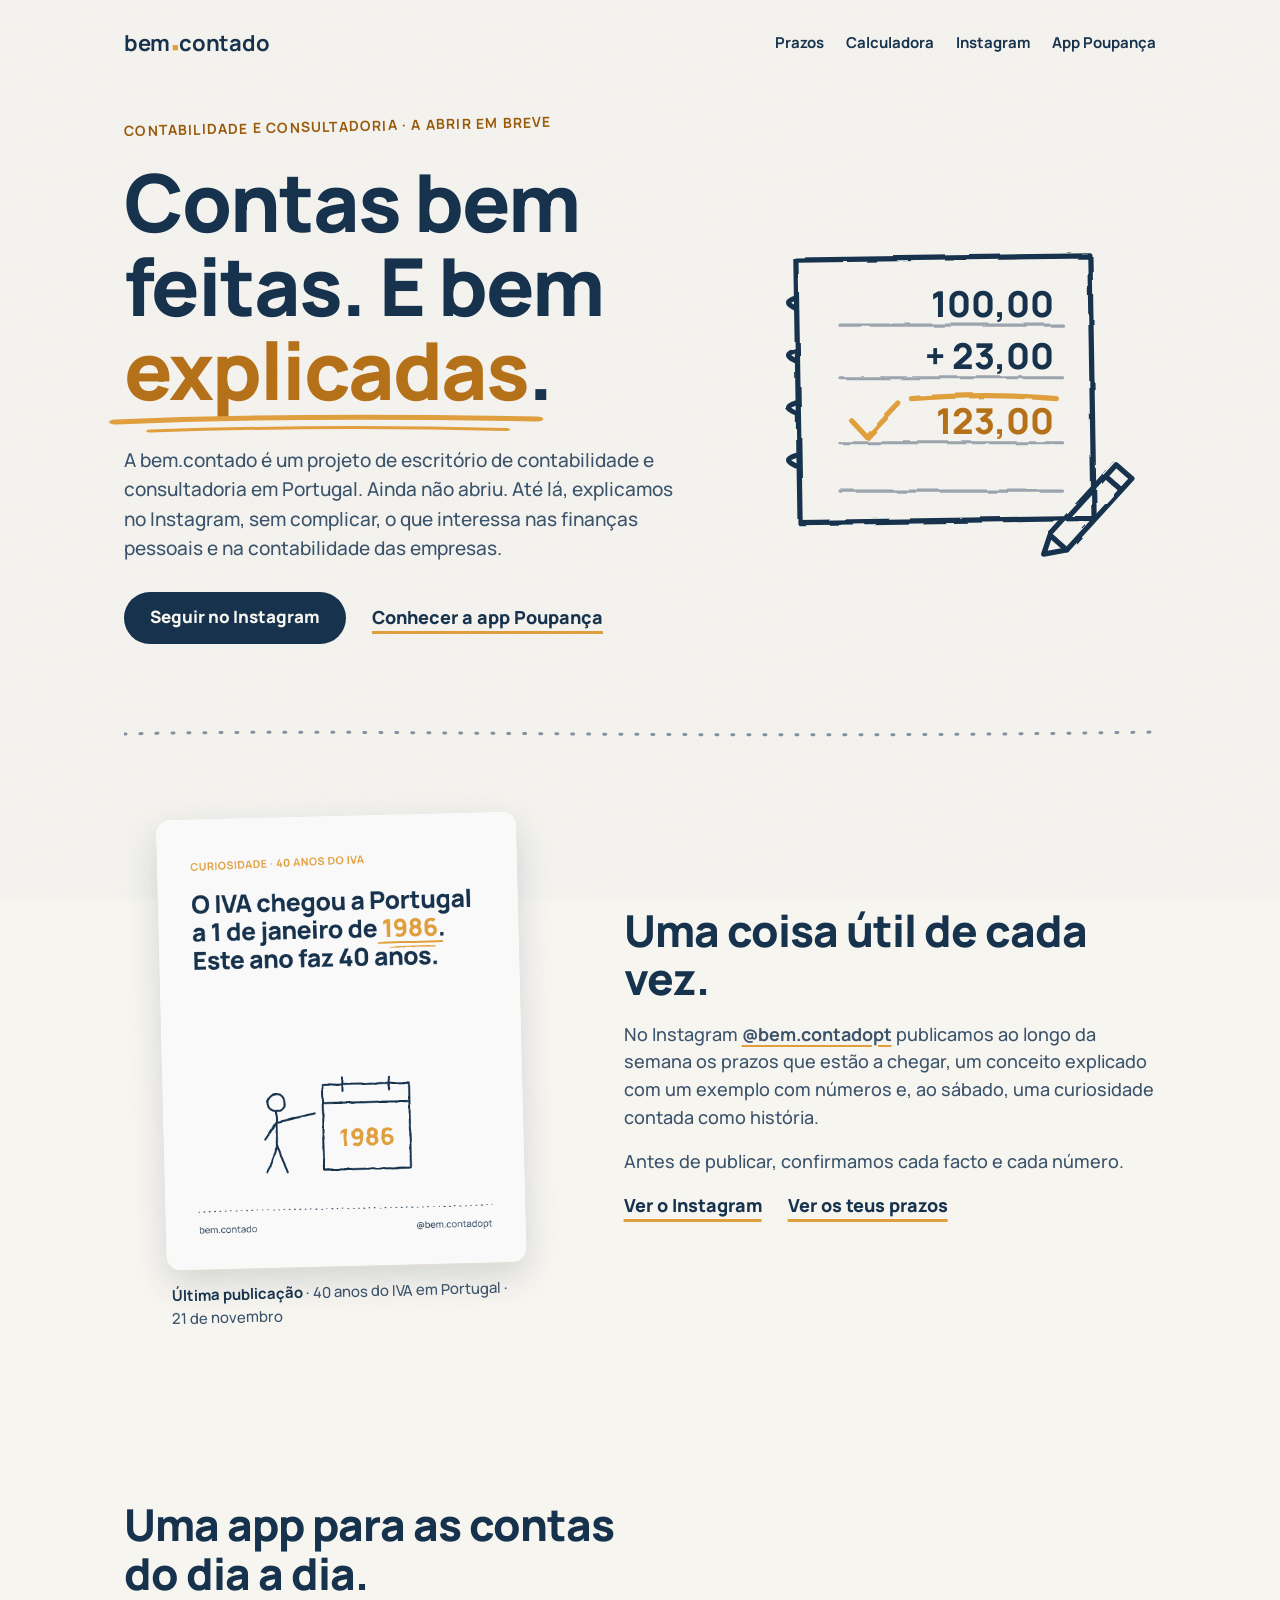
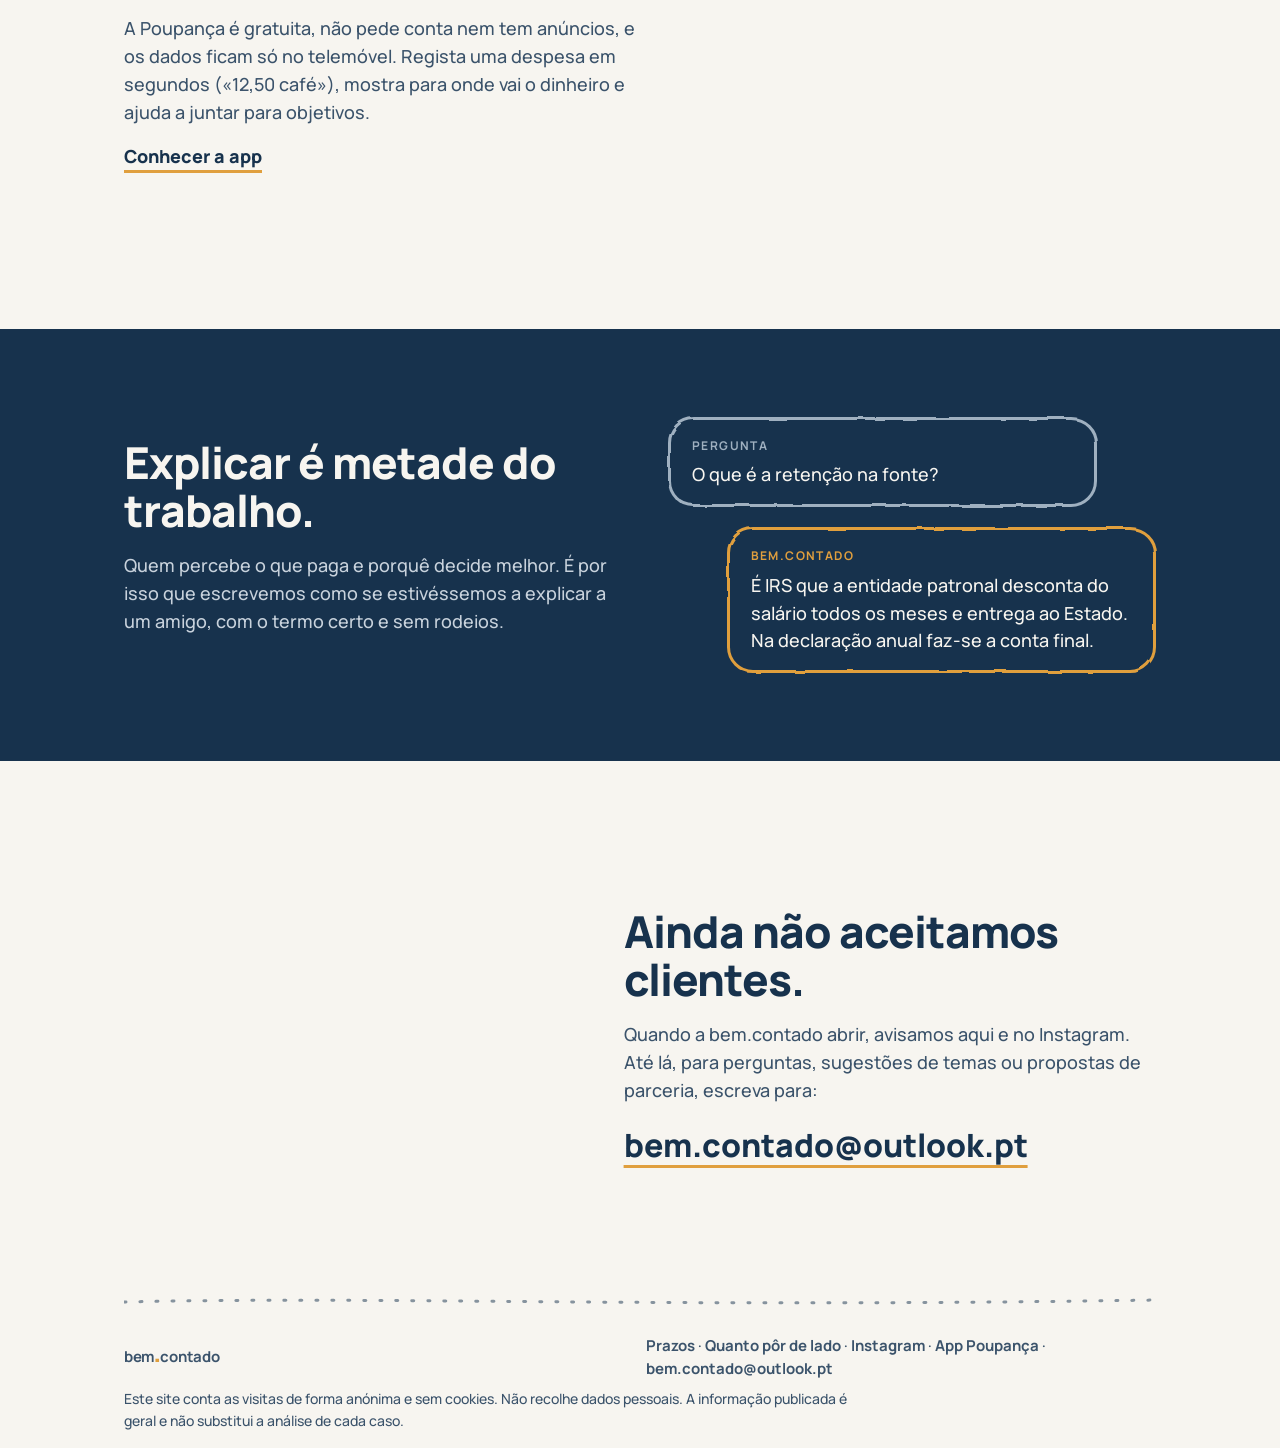
==== commit 50f65fab: "Calculadora: quanto pôr de lado nos recibos verdes (valores de 2026) Co-Authored-By: Claude Opus 5.5" ====
--- a/index.html
+++ b/index.html
@@ -28,6 +28,7 @@
   <a class="marca" href="./" aria-label="bem.contado, início">bem<svg class="ponto" viewBox="0 0 10 10" aria-hidden="true"><rect x="1" y="1.6" width="8" height="8"/></svg>contado</a>
   <nav aria-label="Ligações">
     <a href="prazos/">Prazos</a>
+    <a href="quanto-por-de-lado/">Calculadora</a>
     <a href="https://www.instagram.com/bem.contadopt/">Instagram</a>
     <a href="https://poupanca.bemcontadopt.pt/instalar/">App Poupança</a>
   </nav>
@@ -145,7 +146,7 @@
   <svg class="linha" viewBox="0 0 1000 20" preserveAspectRatio="none" aria-hidden="true"><path class="pontilhado" d="M0 10 C 250 4, 520 16, 1000 8"/></svg>
   <div class="rodape">
     <p class="marca" aria-label="bem.contado">bem<svg class="ponto" viewBox="0 0 10 10" aria-hidden="true"><rect x="1" y="1.6" width="8" height="8"/></svg>contado</p>
-    <p><a href="prazos/">Prazos</a> · <a href="https://www.instagram.com/bem.contadopt/">Instagram</a> · <a href="https://poupanca.bemcontadopt.pt/instalar/">App Poupança</a> · <a href="mailto:bem.contado@outlook.pt">bem.contado@outlook.pt</a></p>
+    <p><a href="prazos/">Prazos</a> · <a href="quanto-por-de-lado/">Quanto pôr de lado</a> · <a href="https://www.instagram.com/bem.contadopt/">Instagram</a> · <a href="https://poupanca.bemcontadopt.pt/instalar/">App Poupança</a> · <a href="mailto:bem.contado@outlook.pt">bem.contado@outlook.pt</a></p>
   </div>
   <p class="nota">Este site conta as visitas de forma anónima e sem cookies. Não recolhe dados pessoais. A informação publicada é geral e não substitui a análise de cada caso.</p>
 </footer>
--- a/estilo.css
+++ b/estilo.css
@@ -170,3 +170,41 @@
   .perfil { grid-template-columns: 1fr; }
   .calendario-acoes { padding: 22px 20px; }
 }
+button.texto { font: inherit; color: inherit; background: none; border: 0; padding: 0; cursor: pointer; text-decoration: underline; text-decoration-color: var(--ambar); text-underline-offset: 4px; }
+.calendario-acoes .pequeno a { color: inherit; font-weight: 500; text-decoration-color: var(--ambar); text-underline-offset: 4px; }
+
+/* calculadora */
+.calc-topo { grid-template-columns: 1fr; padding-bottom: 8px; }
+.calculadora { display: grid; grid-template-columns: 1.35fr .9fr; gap: 40px; align-items: start; padding-bottom: 56px; }
+.calc-form { grid-template-columns: 1fr 1fr; margin: 0; }
+.calc-form fieldset:first-child { grid-column: 1 / -1; }
+.calc-form .segunda { margin-top: 18px; }
+.campo-euro { display: flex; align-items: center; gap: 12px; flex-wrap: wrap; margin: 4px 0 6px; }
+.campo-euro input { font: inherit; font-size: 26px; font-weight: 800; color: var(--azul); width: 7.5em; padding: 8px 12px; border: 2px solid var(--azul); border-radius: 12px; background: #fff; }
+.campo-euro input:focus-visible { outline: 3px solid var(--ambar); outline-offset: 2px; }
+.campo-euro span { color: var(--suave); }
+.calc-form.vendas .so-retencao, .calc-form.vendas .so-servicos { display: none; }
+.sr { position: absolute; width: 1px; height: 1px; overflow: hidden; clip: rect(0 0 0 0); white-space: nowrap; }
+.resultado { position: sticky; top: 20px; background: var(--azul); color: var(--creme); border-radius: 24px; padding: 28px 28px 22px; }
+.resultado .rotulo { margin: 0; font-weight: 700; color: #c8d2dc; }
+.resultado .valor { margin: 4px 0 0; font-size: clamp(44px, 6vw, 60px); font-weight: 800; letter-spacing: -1.5px; line-height: 1.05; color: var(--creme); }
+.resultado .valor small { font-size: 18px; letter-spacing: 0; font-weight: 700; color: #c8d2dc; }
+.resultado .pct { margin: 6px 0 18px; color: var(--ambar); font-weight: 700; }
+.parcelas { margin: 0; border-top: 2px dotted rgba(247, 245, 240, .35); }
+.parcelas div { display: flex; justify-content: space-between; gap: 16px; padding: 10px 0; border-bottom: 2px dotted rgba(247, 245, 240, .35); }
+.parcelas dt { color: #c8d2dc; }
+.parcelas dd { margin: 0; font-weight: 800; text-align: right; }
+.resultado .pequeno { color: #c8d2dc; margin: 14px 0 0; }
+.explicacao { padding-bottom: 56px; }
+.explicacao p { max-width: 46em; }
+@media (max-width: 900px) {
+  .calculadora { grid-template-columns: 1fr; }
+  .resultado { position: static; }
+}
+@media (max-width: 600px) {
+  .calc-form { grid-template-columns: 1fr; }
+}
+.legenda { font-weight: 800; font-size: 15px; letter-spacing: 1.2px; text-transform: uppercase; color: var(--ambar-letra-pequena); margin: 0 0 8px; }
+.perfil legend label, .legenda label { cursor: default; padding: 0; display: inline; font-size: inherit; }
+.perfil .campo-euro input { width: 7.5em; height: auto; margin: 0; flex: none; accent-color: auto; }
+.parcelas div[hidden] { display: none; }
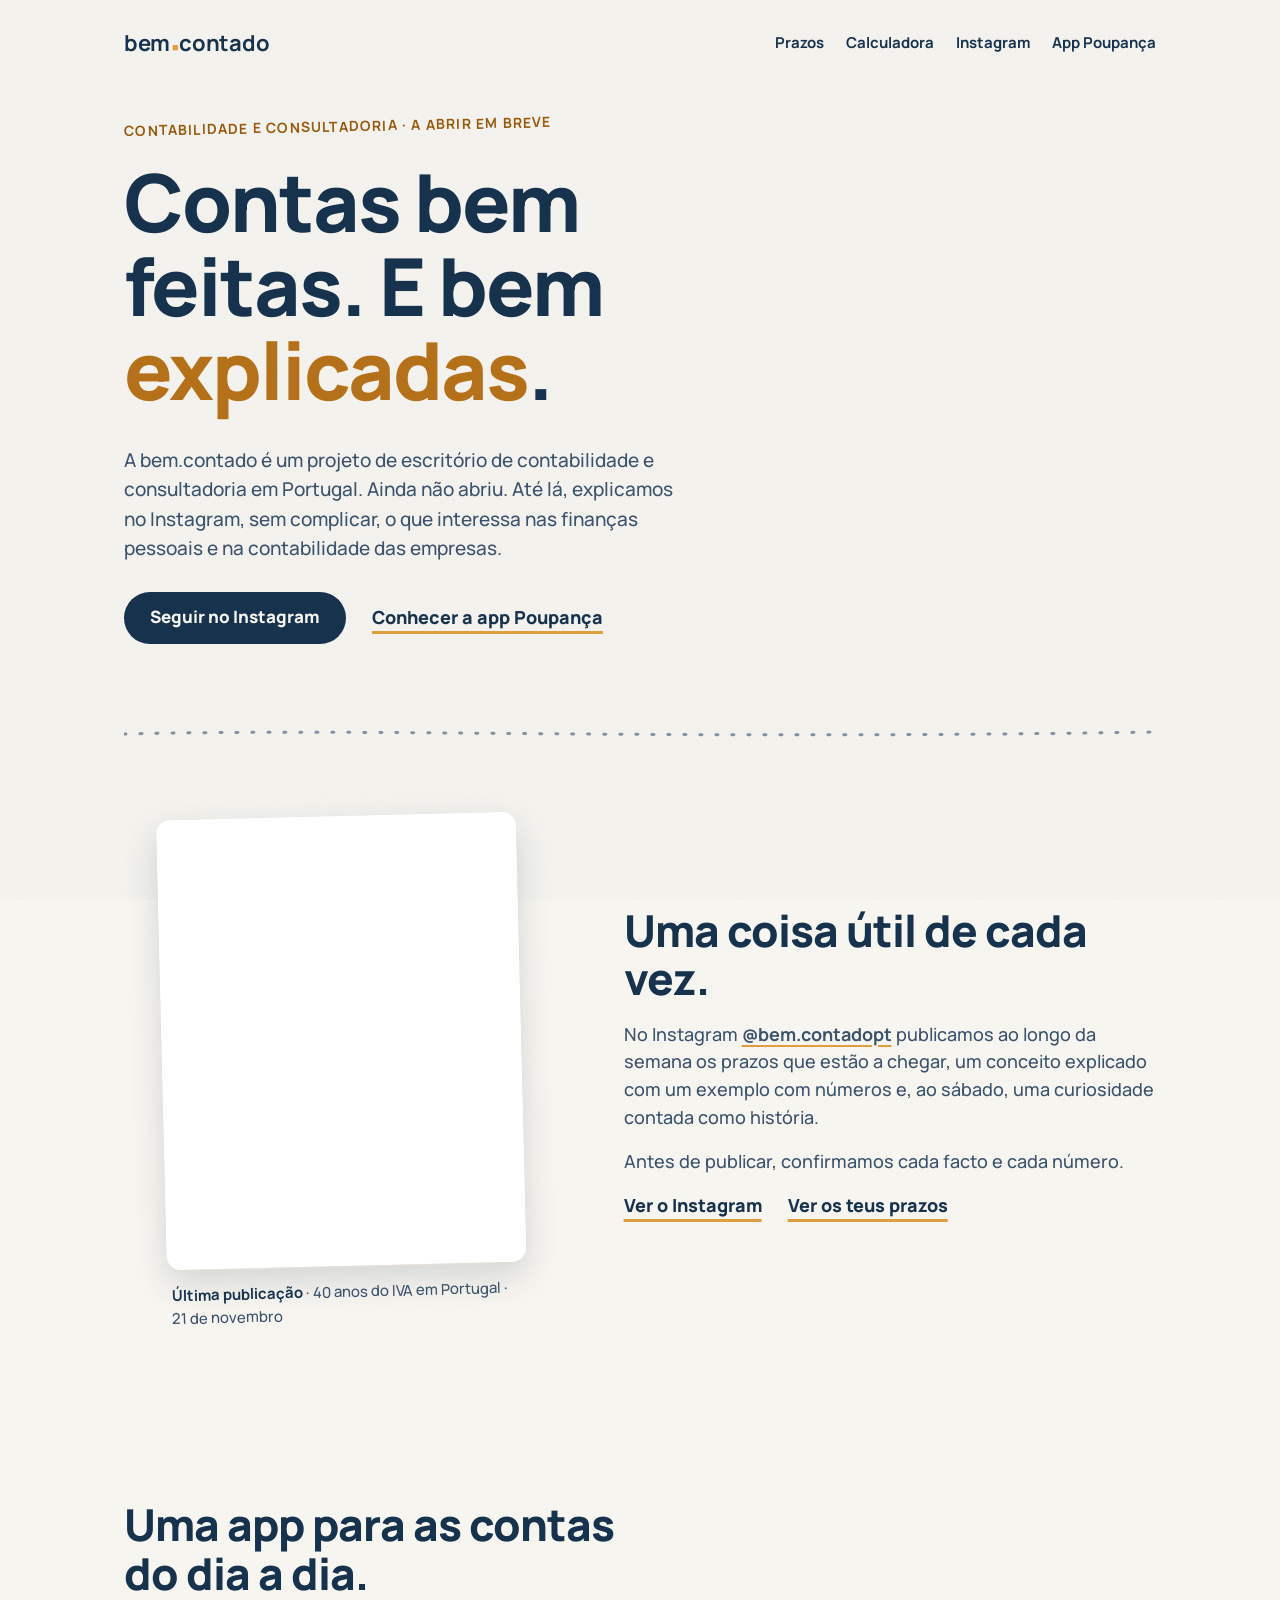
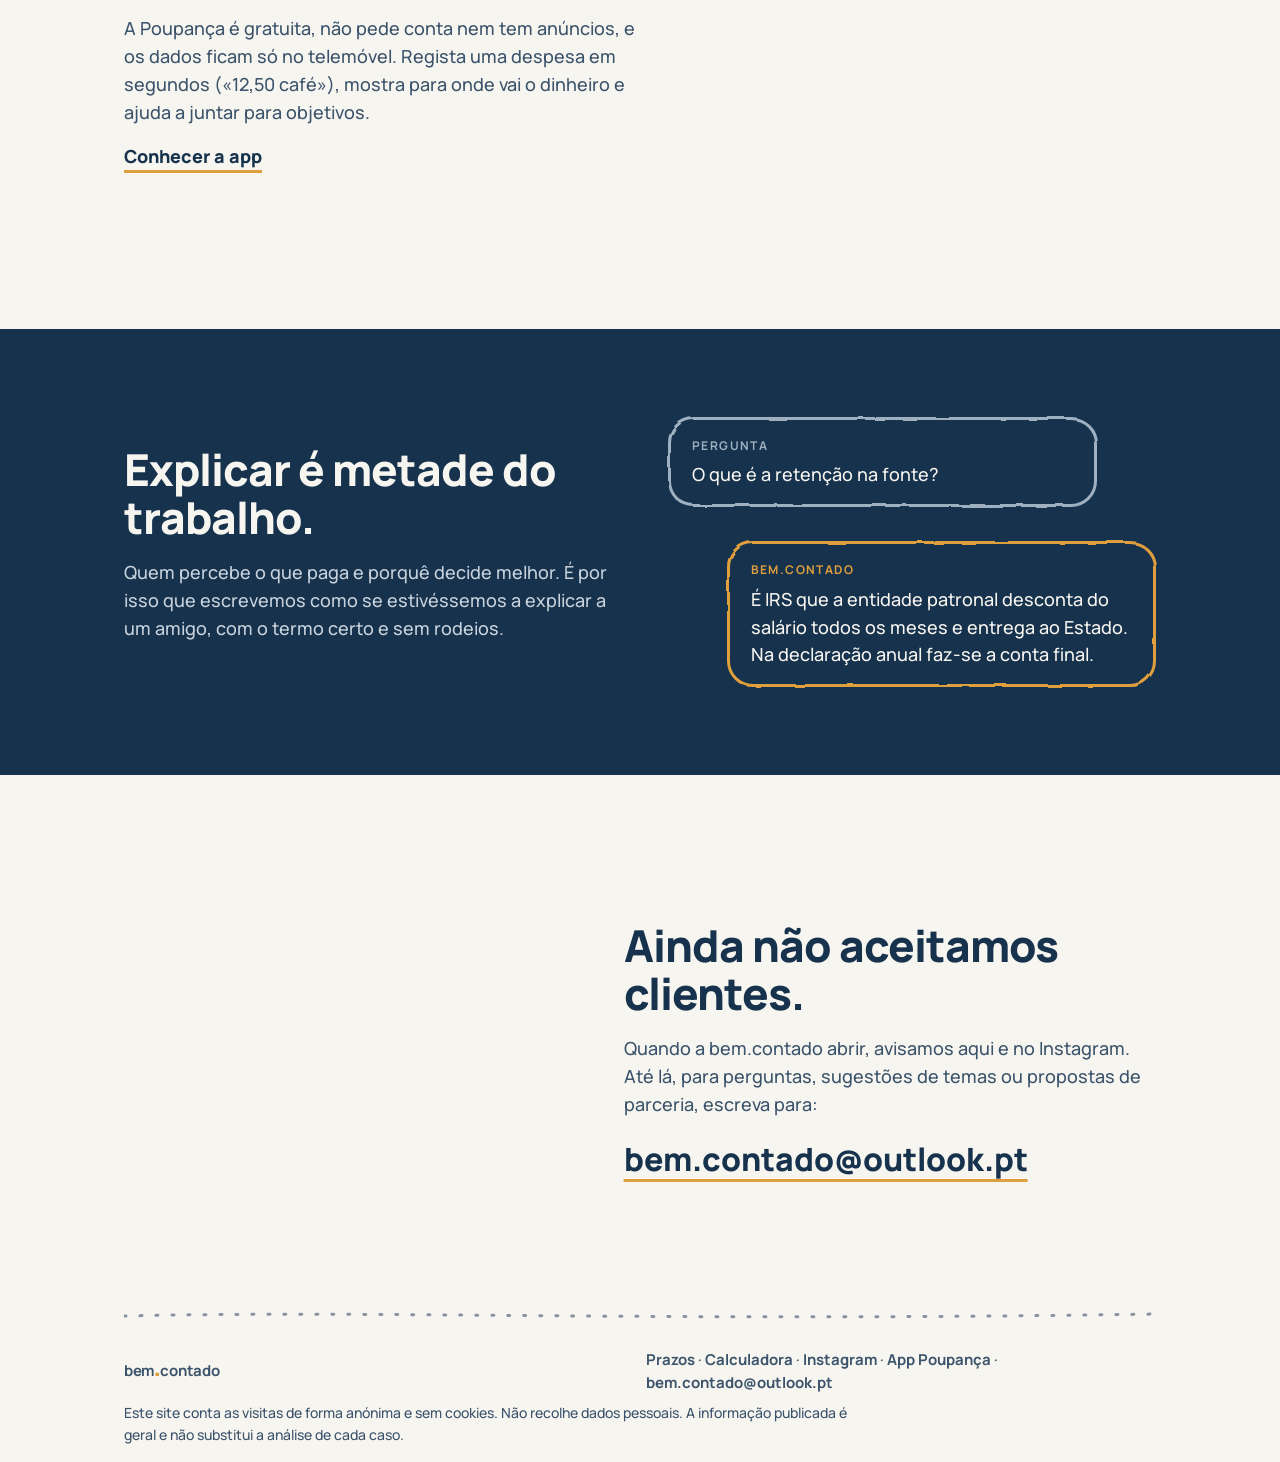
==== commit c43b272b: "Calculadora: escolha entre contrato e recibos verdes, salário líquido com as tabelas de retenção de " ====
--- a/index.html
+++ b/index.html
@@ -146,7 +146,7 @@
   <svg class="linha" viewBox="0 0 1000 20" preserveAspectRatio="none" aria-hidden="true"><path class="pontilhado" d="M0 10 C 250 4, 520 16, 1000 8"/></svg>
   <div class="rodape">
     <p class="marca" aria-label="bem.contado">bem<svg class="ponto" viewBox="0 0 10 10" aria-hidden="true"><rect x="1" y="1.6" width="8" height="8"/></svg>contado</p>
-    <p><a href="prazos/">Prazos</a> · <a href="quanto-por-de-lado/">Quanto pôr de lado</a> · <a href="https://www.instagram.com/bem.contadopt/">Instagram</a> · <a href="https://poupanca.bemcontadopt.pt/instalar/">App Poupança</a> · <a href="mailto:bem.contado@outlook.pt">bem.contado@outlook.pt</a></p>
+    <p><a href="prazos/">Prazos</a> · <a href="quanto-por-de-lado/">Calculadora</a> · <a href="https://www.instagram.com/bem.contadopt/">Instagram</a> · <a href="https://poupanca.bemcontadopt.pt/instalar/">App Poupança</a> · <a href="mailto:bem.contado@outlook.pt">bem.contado@outlook.pt</a></p>
   </div>
   <p class="nota">Este site conta as visitas de forma anónima e sem cookies. Não recolhe dados pessoais. A informação publicada é geral e não substitui a análise de cada caso.</p>
 </footer>
--- a/estilo.css
+++ b/estilo.css
@@ -208,3 +208,33 @@
 .perfil legend label, .legenda label { cursor: default; padding: 0; display: inline; font-size: inherit; }
 .perfil .campo-euro input { width: 7.5em; height: auto; margin: 0; flex: none; accent-color: auto; }
 .parcelas div[hidden] { display: none; }
+.calc-form { grid-template-columns: 1fr 1fr; }
+.calc-form fieldset:first-child { grid-column: auto; }
+.so-jovem { display: none; }
+.calc-form.com-jovem .so-jovem { display: block; }
+.calc-form select { font: inherit; font-size: 17px; color: var(--azul); padding: 10px 12px; border: 2px solid var(--azul); border-radius: 12px; background: #fff; max-width: 100%; }
+.calc-form select:focus-visible { outline: 3px solid var(--ambar); outline-offset: 2px; }
+.so-inicio { display: none; }
+.calc-form.com-inicio .so-inicio { display: block; }
+.resultado .soma { margin: -8px 0 18px; font-size: 15px; color: #c8d2dc; }
+.dt-nota { display: block; font-size: 13px; color: #9fb0c0; }
+.resultado .partilhar { margin: 16px 0 0; }
+.resultado button.texto { color: var(--creme); font-weight: 700; }
+.faq h3 { font-size: 20px; margin: 26px 0 6px; }
+
+/* escolha do modo da calculadora */
+.modos { padding-bottom: 28px; }
+.pergunta { font-size: clamp(24px, 3.4vw, 30px); margin: 0 0 14px; }
+.modo-opcoes { display: grid; grid-template-columns: 1fr 1fr; gap: 16px; max-width: 760px; }
+.modo-opcao { position: relative; display: block; cursor: pointer; }
+.modo-opcao input { position: absolute; opacity: 0; width: 1px; height: 1px; }
+.modo-opcao span { display: block; padding: 20px 22px; border: 3px solid rgba(23, 50, 77, .35); border-radius: 20px; background: #fff; font-size: 16px; color: var(--suave); line-height: 1.4; }
+.modo-opcao span b { display: block; font-size: 20px; color: var(--azul); margin-bottom: 4px; }
+.modo-opcao input:checked + span { border-color: var(--azul); box-shadow: inset 0 0 0 1px var(--azul); }
+.modo-opcao input:checked + span b::after { content: ""; display: inline-block; width: .32em; height: .32em; margin-left: .25em; background: var(--ambar); vertical-align: .1em; }
+.modo-opcao input:focus-visible + span { outline: 3px solid var(--ambar); outline-offset: 3px; }
+.so-jovem-s { display: none; }
+.calc-form.com-jovem-s .so-jovem-s { display: block; }
+#s-dias { width: 4.5em; }
+@media (max-width: 600px) { .modo-opcoes { grid-template-columns: 1fr; } }
+@media (max-width: 640px) { .calc-form { grid-template-columns: 1fr; } .campo-euro input { max-width: 100%; } .parcelas dd { white-space: nowrap; } }
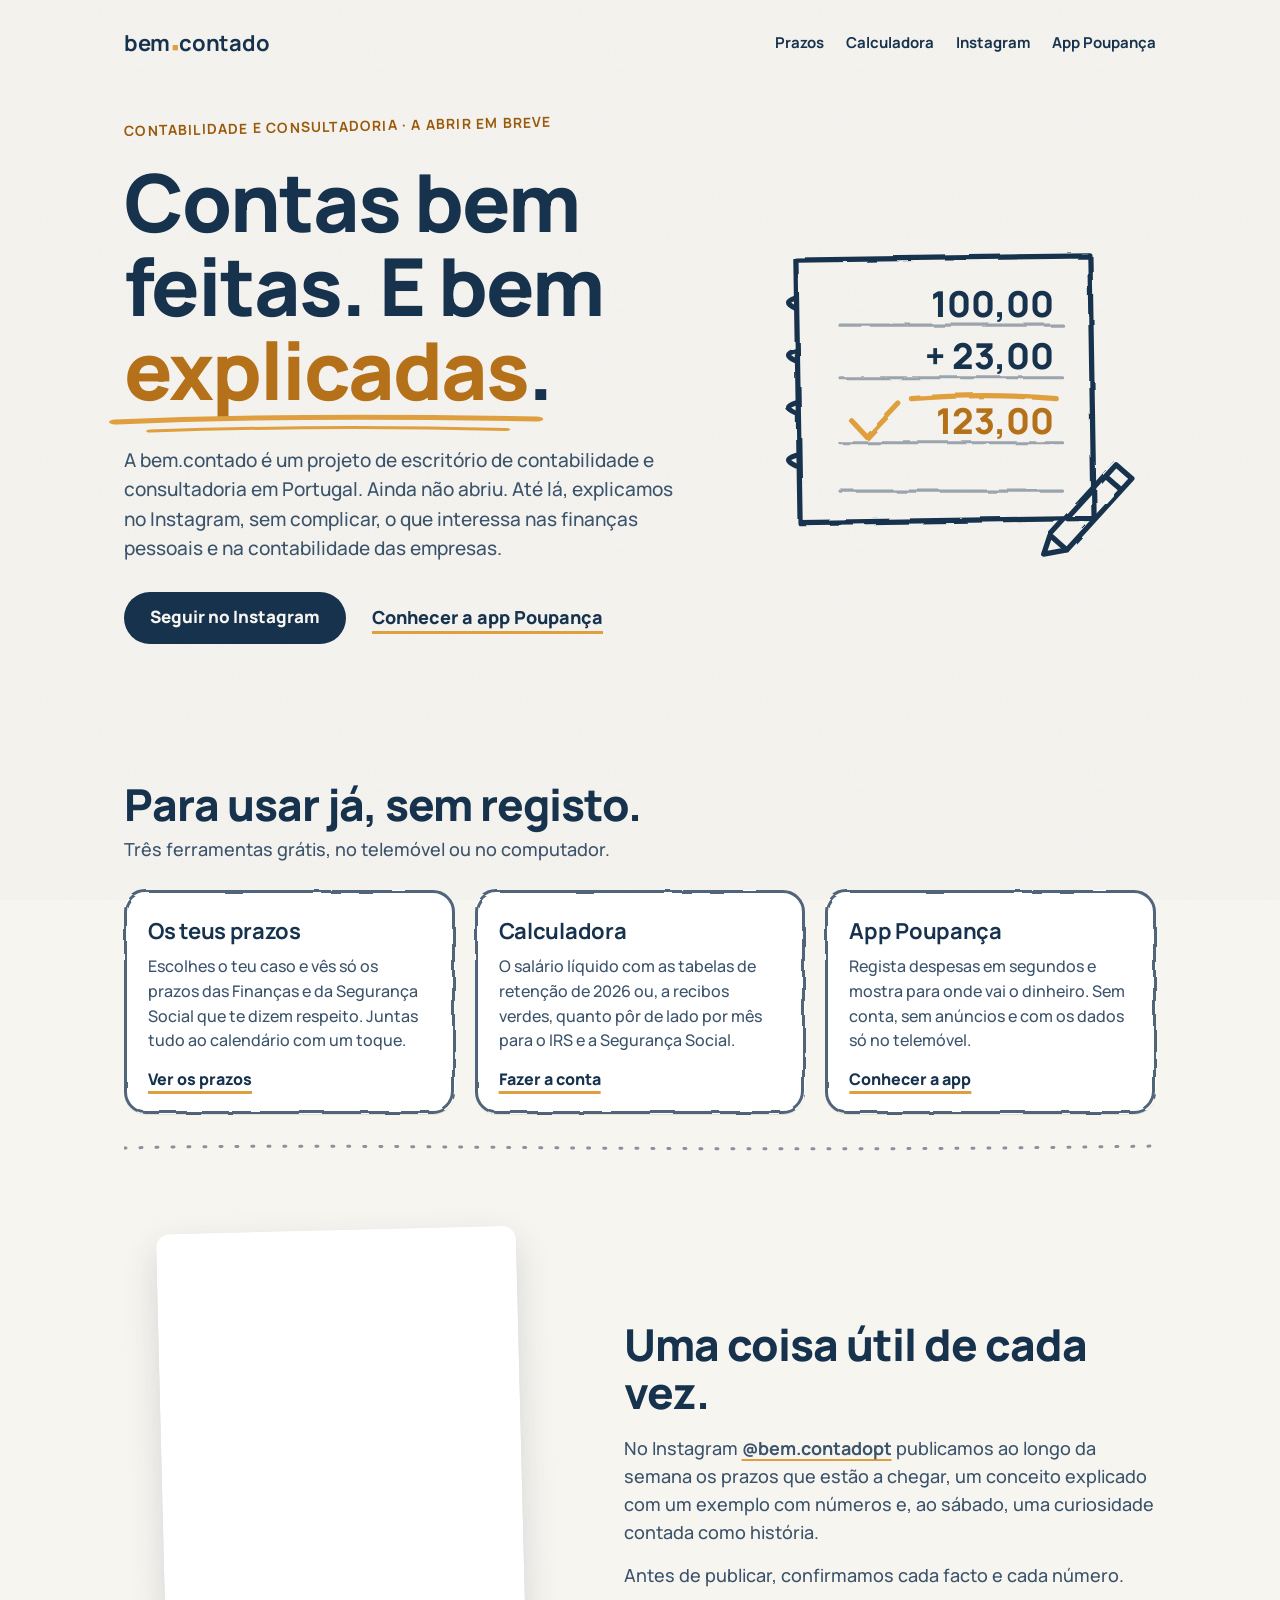
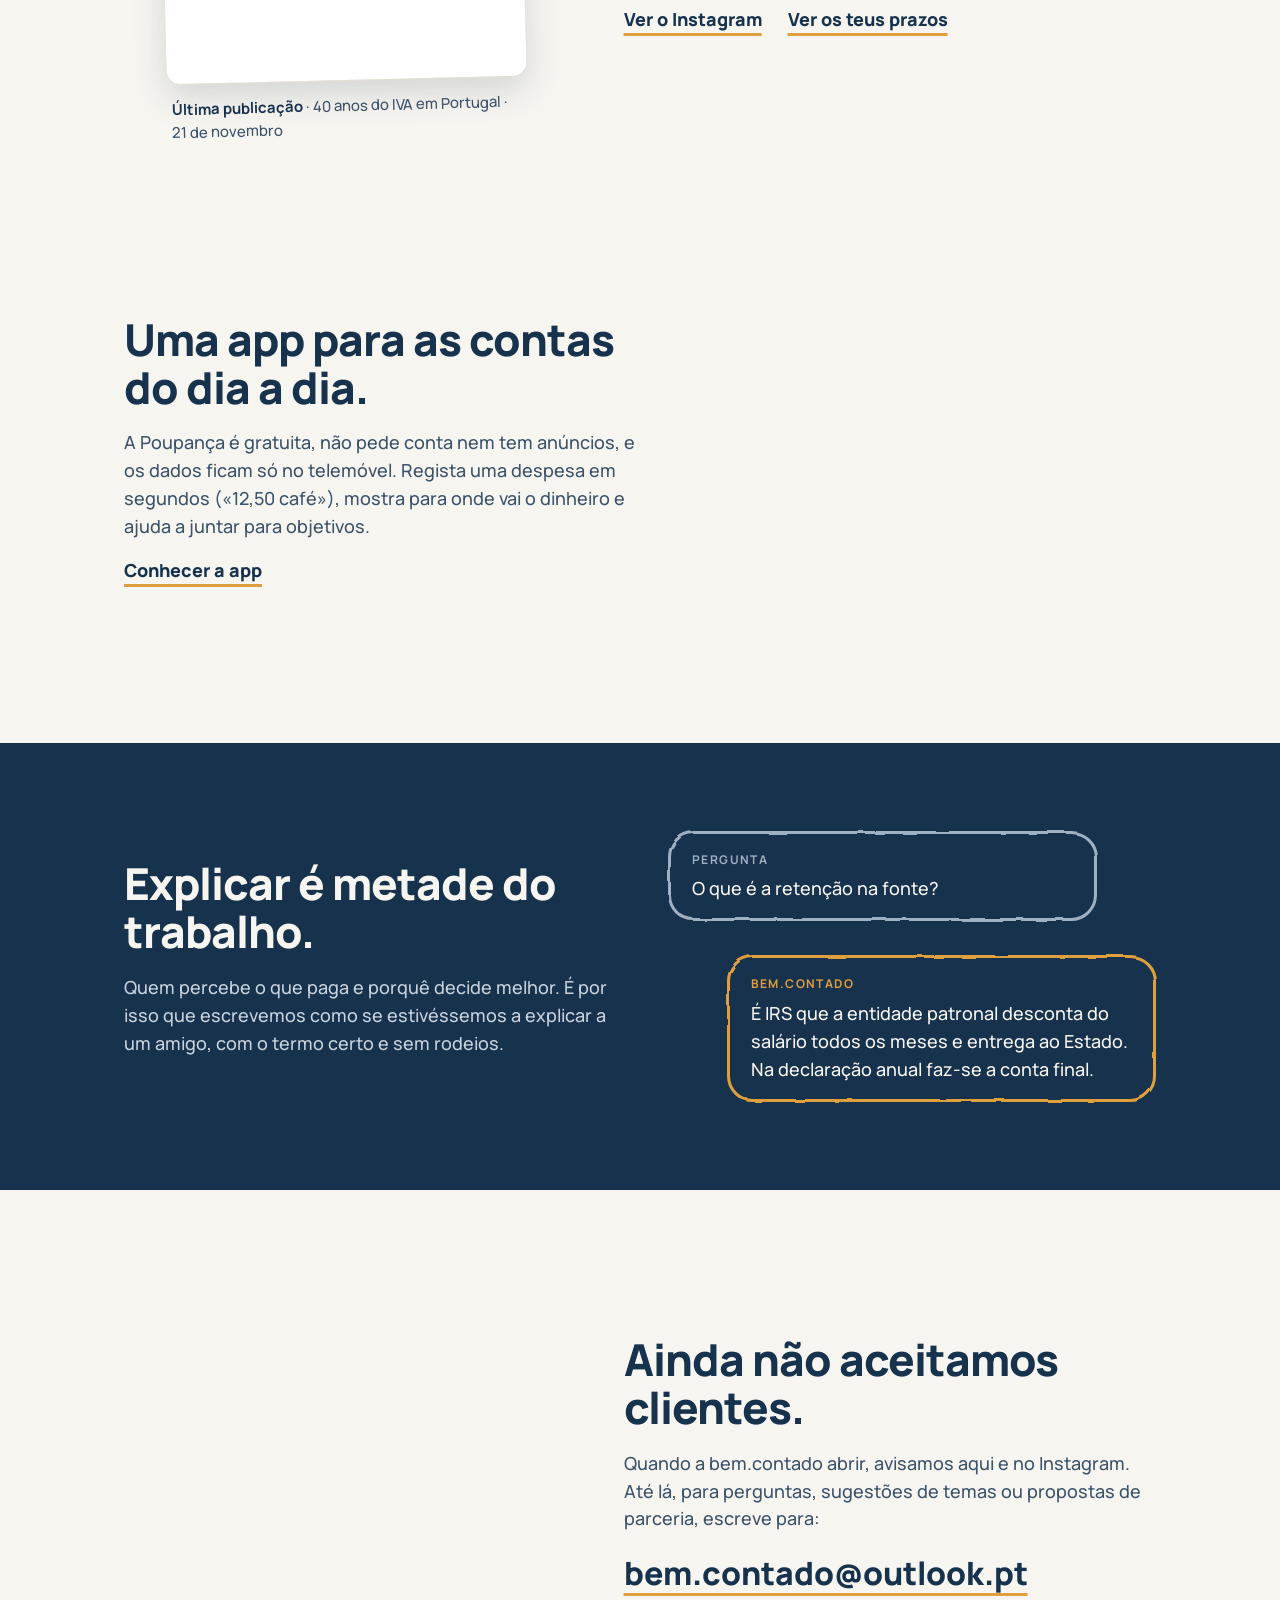
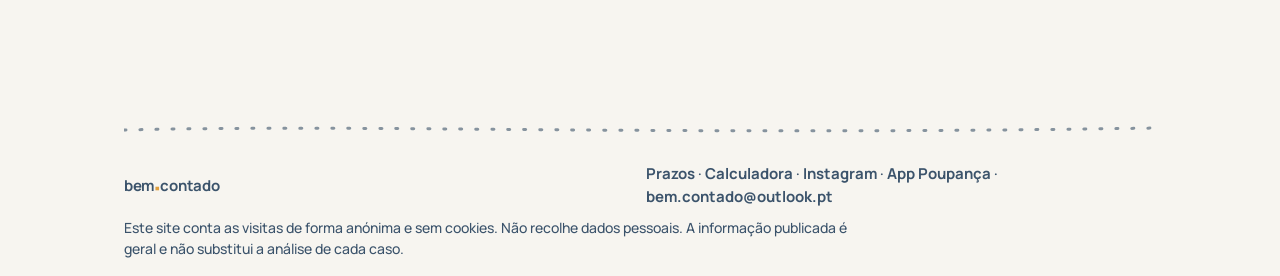
==== commit 874e5b43: "Auditoria do site: contagem de visitas a funcionar (CSP), ferramentas na página inicial, imagens de " ====
--- a/index.html
+++ b/index.html
@@ -5,19 +5,26 @@
 <meta name="viewport" content="width=device-width, initial-scale=1, viewport-fit=cover">
 <title>bem.contado · Contas bem feitas. E bem explicadas.</title>
 <meta name="description" content="A bem.contado é um projeto de escritório de contabilidade e consultadoria em Portugal. Enquanto não abre, explica finanças pessoais e contabilidade de empresas no Instagram.">
-<meta http-equiv="Content-Security-Policy" content="default-src 'self'; script-src 'self'; style-src 'self'; font-src 'self'; img-src 'self' data: https://bemcontadopt.goatcounter.com; base-uri 'none'; form-action 'none'; object-src 'none'">
+<meta http-equiv="Content-Security-Policy" content="default-src 'self'; script-src 'self'; style-src 'self'; font-src 'self'; img-src 'self' data: https://bemcontadopt.goatcounter.com; connect-src 'self' https://bemcontadopt.goatcounter.com; base-uri 'none'; form-action 'none'; object-src 'none'">
 <meta property="og:title" content="bem.contado · Contas bem feitas. E bem explicadas.">
 <meta property="og:description" content="Um projeto de escritório de contabilidade e consultadoria em Portugal. Ainda não abriu: até lá, explica finanças sem complicar.">
-<meta property="og:image" content="https://bemcontadopt.pt/og.png">
+<meta property="og:image" content="https://bemcontadopt.pt/og.jpg">
+<meta property="og:type" content="website">
+<meta property="og:site_name" content="bem.contado">
+<meta property="og:locale" content="pt_PT">
+<meta property="og:image:width" content="1200">
+<meta property="og:image:height" content="630">
+<meta name="twitter:card" content="summary_large_image">
 <meta property="og:url" content="https://bemcontadopt.pt/">
 <meta name="theme-color" content="#F7F5F0">
 <link rel="icon" href="favicon.svg" type="image/svg+xml">
 <link rel="icon" href="favicon-32.png" sizes="32x32" type="image/png">
 <link rel="apple-touch-icon" href="apple-touch-icon.png">
 <link rel="canonical" href="https://bemcontadopt.pt/">
+<script type="application/ld+json">{"@context":"https://schema.org","@type":"Organization","name":"bem.contado","url":"https://bemcontadopt.pt/","logo":"https://bemcontadopt.pt/apple-touch-icon.png","email":"bem.contado@outlook.pt","sameAs":["https://www.instagram.com/bem.contadopt/"]}</script>
 <link rel="preload" href="fonts/manrope-latin-800-normal.woff2" as="font" type="font/woff2" crossorigin>
-<link rel="stylesheet" href="estilo.css">
-<script src="site.js"></script>
+<link rel="stylesheet" href="estilo.css?v=21a48b6f">
+<script src="site.js?v=8dec7a93"></script>
 </head>
 <body>
 <svg class="defs" width="0" height="0" aria-hidden="true" focusable="false">
@@ -25,7 +32,7 @@
 </svg>
 
 <header class="topo wrap">
-  <a class="marca" href="./" aria-label="bem.contado, início">bem<svg class="ponto" viewBox="0 0 10 10" aria-hidden="true"><rect x="1" y="1.6" width="8" height="8"/></svg>contado</a>
+  <a class="marca" href="./">bem<span class="sr">.</span><svg class="ponto" viewBox="0 0 10 10" aria-hidden="true"><rect x="1" y="1.6" width="8" height="8"/></svg>contado<span class="sr">, início</span></a>
   <nav aria-label="Ligações">
     <a href="prazos/">Prazos</a>
     <a href="quanto-por-de-lado/">Calculadora</a>
@@ -58,6 +65,16 @@
       <text class="num d4" x="304" y="146" text-anchor="end">+ 23,00</text>
       <text class="num ambar-txt d6" x="304" y="208" text-anchor="end">123,00</text>
     </svg>
+  </section>
+
+  <section class="wrap ferramentas" id="ferramentas" aria-labelledby="t-ferr">
+    <h2 id="t-ferr">Para usar já, sem registo.</h2>
+    <p>Três ferramentas grátis, no telemóvel ou no computador.</p>
+    <div class="cartoes">
+      <a class="cartao-ferr" href="prazos/" data-contar="ferr-prazos"><h3>Os teus prazos</h3><p>Escolhes o teu caso e vês só os prazos das Finanças e da Segurança Social que te dizem respeito. Juntas tudo ao calendário com um toque.</p><span class="ir">Ver os prazos</span></a>
+      <a class="cartao-ferr" href="quanto-por-de-lado/" data-contar="ferr-calculadora"><h3>Calculadora</h3><p>O salário líquido com as tabelas de retenção de 2026 ou, a recibos verdes, quanto pôr de lado por mês para o IRS e a Segurança Social.</p><span class="ir">Fazer a conta</span></a>
+      <a class="cartao-ferr" href="https://poupanca.bemcontadopt.pt/instalar/" data-contar="ferr-poupanca"><h3>App Poupança</h3><p>Regista despesas em segundos e mostra para onde vai o dinheiro. Sem conta, sem anúncios e com os dados só no telemóvel.</p><span class="ir">Conhecer a app</span></a>
+    </div>
   </section>
 
   <svg class="linha wrap" viewBox="0 0 1000 20" preserveAspectRatio="none" aria-hidden="true"><path class="pontilhado" d="M0 10 C 250 4, 520 16, 1000 8"/></svg>
@@ -117,10 +134,10 @@
         <h2>Explicar é metade do trabalho.</h2>
         <p>Quem percebe o que paga e porquê decide melhor. É por isso que escrevemos como se estivéssemos a explicar a um amigo, com o termo certo e sem rodeios.</p>
       </div>
-      <div class="dialogo" aria-label="Exemplo do que explicamos: o que é a retenção na fonte">
+      <figure class="dialogo" aria-label="Exemplo do que explicamos: o que é a retenção na fonte">
         <div class="bolha pergunta"><p class="quem">Pergunta</p><p class="falado" data-texto="O que é a retenção na fonte?">O que é a retenção na fonte?</p></div>
         <div class="bolha resposta"><p class="quem">bem.contado</p><p class="falado" data-texto="É IRS que a entidade patronal desconta do salário todos os meses e entrega ao Estado. Na declaração anual faz-se a conta final.">É IRS que a entidade patronal desconta do salário todos os meses e entrega ao Estado. Na declaração anual faz-se a conta final.</p></div>
-      </div>
+      </figure>
     </div>
   </section>
 
@@ -136,7 +153,7 @@
     </svg>
     <div class="texto">
       <h2>Ainda não aceitamos clientes.</h2>
-      <p>Quando a bem.contado abrir, avisamos aqui e no Instagram. Até lá, para perguntas, sugestões de temas ou propostas de parceria, escreva para:</p>
+      <p>Quando a bem.contado abrir, avisamos aqui e no Instagram. Até lá, para perguntas, sugestões de temas ou propostas de parceria, escreve para:</p>
       <p class="email"><a href="mailto:bem.contado@outlook.pt" data-contar="email">bem.contado@outlook.pt</a></p>
     </div>
   </section>
@@ -145,7 +162,7 @@
 <footer class="wrap">
   <svg class="linha" viewBox="0 0 1000 20" preserveAspectRatio="none" aria-hidden="true"><path class="pontilhado" d="M0 10 C 250 4, 520 16, 1000 8"/></svg>
   <div class="rodape">
-    <p class="marca" aria-label="bem.contado">bem<svg class="ponto" viewBox="0 0 10 10" aria-hidden="true"><rect x="1" y="1.6" width="8" height="8"/></svg>contado</p>
+    <p class="marca">bem<span class="sr">.</span><svg class="ponto" viewBox="0 0 10 10" aria-hidden="true"><rect x="1" y="1.6" width="8" height="8"/></svg>contado</p>
     <p><a href="prazos/">Prazos</a> · <a href="quanto-por-de-lado/">Calculadora</a> · <a href="https://www.instagram.com/bem.contadopt/">Instagram</a> · <a href="https://poupanca.bemcontadopt.pt/instalar/">App Poupança</a> · <a href="mailto:bem.contado@outlook.pt">bem.contado@outlook.pt</a></p>
   </div>
   <p class="nota">Este site conta as visitas de forma anónima e sem cookies. Não recolhe dados pessoais. A informação publicada é geral e não substitui a análise de cada caso.</p>
--- a/estilo.css
+++ b/estilo.css
@@ -1,3 +1,4 @@
+[hidden] { display: none !important; }
 @font-face { font-family: Manrope; src: url(fonts/manrope-latin-500-normal.woff2) format("woff2"); font-weight: 500; font-display: swap; }
 @font-face { font-family: Manrope; src: url(fonts/manrope-latin-700-normal.woff2) format("woff2"); font-weight: 700; font-display: swap; }
 @font-face { font-family: Manrope; src: url(fonts/manrope-latin-800-normal.woff2) format("woff2"); font-weight: 800; font-display: swap; }
@@ -238,3 +239,47 @@
 #s-dias { width: 4.5em; }
 @media (max-width: 600px) { .modo-opcoes { grid-template-columns: 1fr; } }
 @media (max-width: 640px) { .calc-form { grid-template-columns: 1fr; } .campo-euro input { max-width: 100%; } .parcelas dd { white-space: nowrap; } }
+.ajuda-modo { max-width: 760px; margin-top: 16px; }
+.ajuda-modo summary { cursor: pointer; font-weight: 700; color: var(--azul); text-decoration: underline; text-decoration-color: var(--ambar); text-underline-offset: 5px; width: fit-content; }
+.ajuda-modo p { margin: 10px 0 0; max-width: 46em; }
+html[data-modo="c"] .so-r, html[data-modo="r"] .so-c { display: none; }
+.resultado .valor small { display: block; margin-top: 2px; }
+.aviso-calc { margin: 14px 0 0; padding: 12px 14px; border-radius: 12px; background: var(--ambar); color: #17324D; font-weight: 700; font-size: 15px; }
+
+/* auditoria de 22/11/2026 */
+/* foco visível em todos os controlos */
+button:focus-visible, input:focus-visible, select:focus-visible, summary:focus-visible { outline: 3px solid var(--ambar); outline-offset: 2px; }
+.sr { position: absolute; width: 1px; height: 1px; overflow: hidden; clip: rect(0 0 0 0); white-space: nowrap; }
+/* menu: os itens nunca se partem a meio ("App / Poupança") */
+.topo nav a { white-space: nowrap; }
+@media (max-width: 520px) {
+  header.topo { flex-direction: column; align-items: flex-start; gap: 10px; }
+  .topo nav { flex-wrap: wrap; gap: 6px 18px; }
+}
+/* ferramentas na página inicial */
+.ferramentas { padding-top: 56px; padding-bottom: 24px; }
+.ferramentas h2 { margin-bottom: 8px; }
+.ferramentas > p { max-width: 40em; }
+.cartoes { display: grid; grid-template-columns: repeat(3, 1fr); gap: 20px; margin-top: 26px; }
+.cartao-ferr { position: relative; display: block; padding: 24px 24px 22px; border-radius: 22px; text-decoration: none; color: var(--azul); background: #fff; box-shadow: 0 1px 0 #e4e0d6; }
+.cartao-ferr::before { content: ""; position: absolute; inset: 0; border: 3px solid var(--azul); border-radius: 22px; filter: url(#traco); opacity: .75; pointer-events: none; }
+.cartao-ferr h3 { margin: 0 0 6px; font-size: 22px; letter-spacing: -.3px; }
+.cartao-ferr p { margin: 0 0 14px; color: var(--suave); font-size: 16px; }
+.cartao-ferr .ir { font-weight: 800; text-decoration: underline; text-decoration-color: var(--ambar); text-decoration-thickness: 3px; text-underline-offset: 6px; }
+.cartao-ferr:hover::before { opacity: 1; }
+@media (max-width: 780px) { .cartoes { grid-template-columns: 1fr; } }
+/* barra fixa com o resultado da calculadora no telemóvel */
+.barra-resultado { position: fixed; left: 12px; right: 12px; bottom: 12px; z-index: 50; display: none; align-items: center; justify-content: space-between; gap: 12px; padding: 12px 16px; border-radius: 16px; background: var(--azul); color: var(--creme); border: 0; font: inherit; text-align: left; box-shadow: 0 8px 24px rgba(23, 50, 77, .3); cursor: pointer; }
+.barra-resultado .br-rotulo { font-size: 14px; color: #c8d2dc; }
+.barra-resultado .br-valor { font-size: 22px; font-weight: 800; white-space: nowrap; }
+.barra-resultado .br-ver { font-size: 14px; font-weight: 700; color: var(--ambar); white-space: nowrap; }
+@media (max-width: 900px) { .barra-resultado.ativa { display: flex; } }
+/* impressão: só o conteúdo, sem menus nem formulários */
+@media print {
+  .topo nav, footer .rodape p:not(.marca), .perfil, .calc-form, .modos, .calendario-acoes, .barra-resultado, .acoes, .ligacoes, .partilhar, svg.desenho { display: none !important; }
+  body { background: #fff; }
+  .resultado { background: #fff; color: #17324D; border: 2px solid #17324D; }
+  .resultado *, .parcelas dt, .parcelas dd { color: #17324D !important; }
+  .prazo { break-inside: avoid; }
+}
+.dialogo { margin: 0; }
